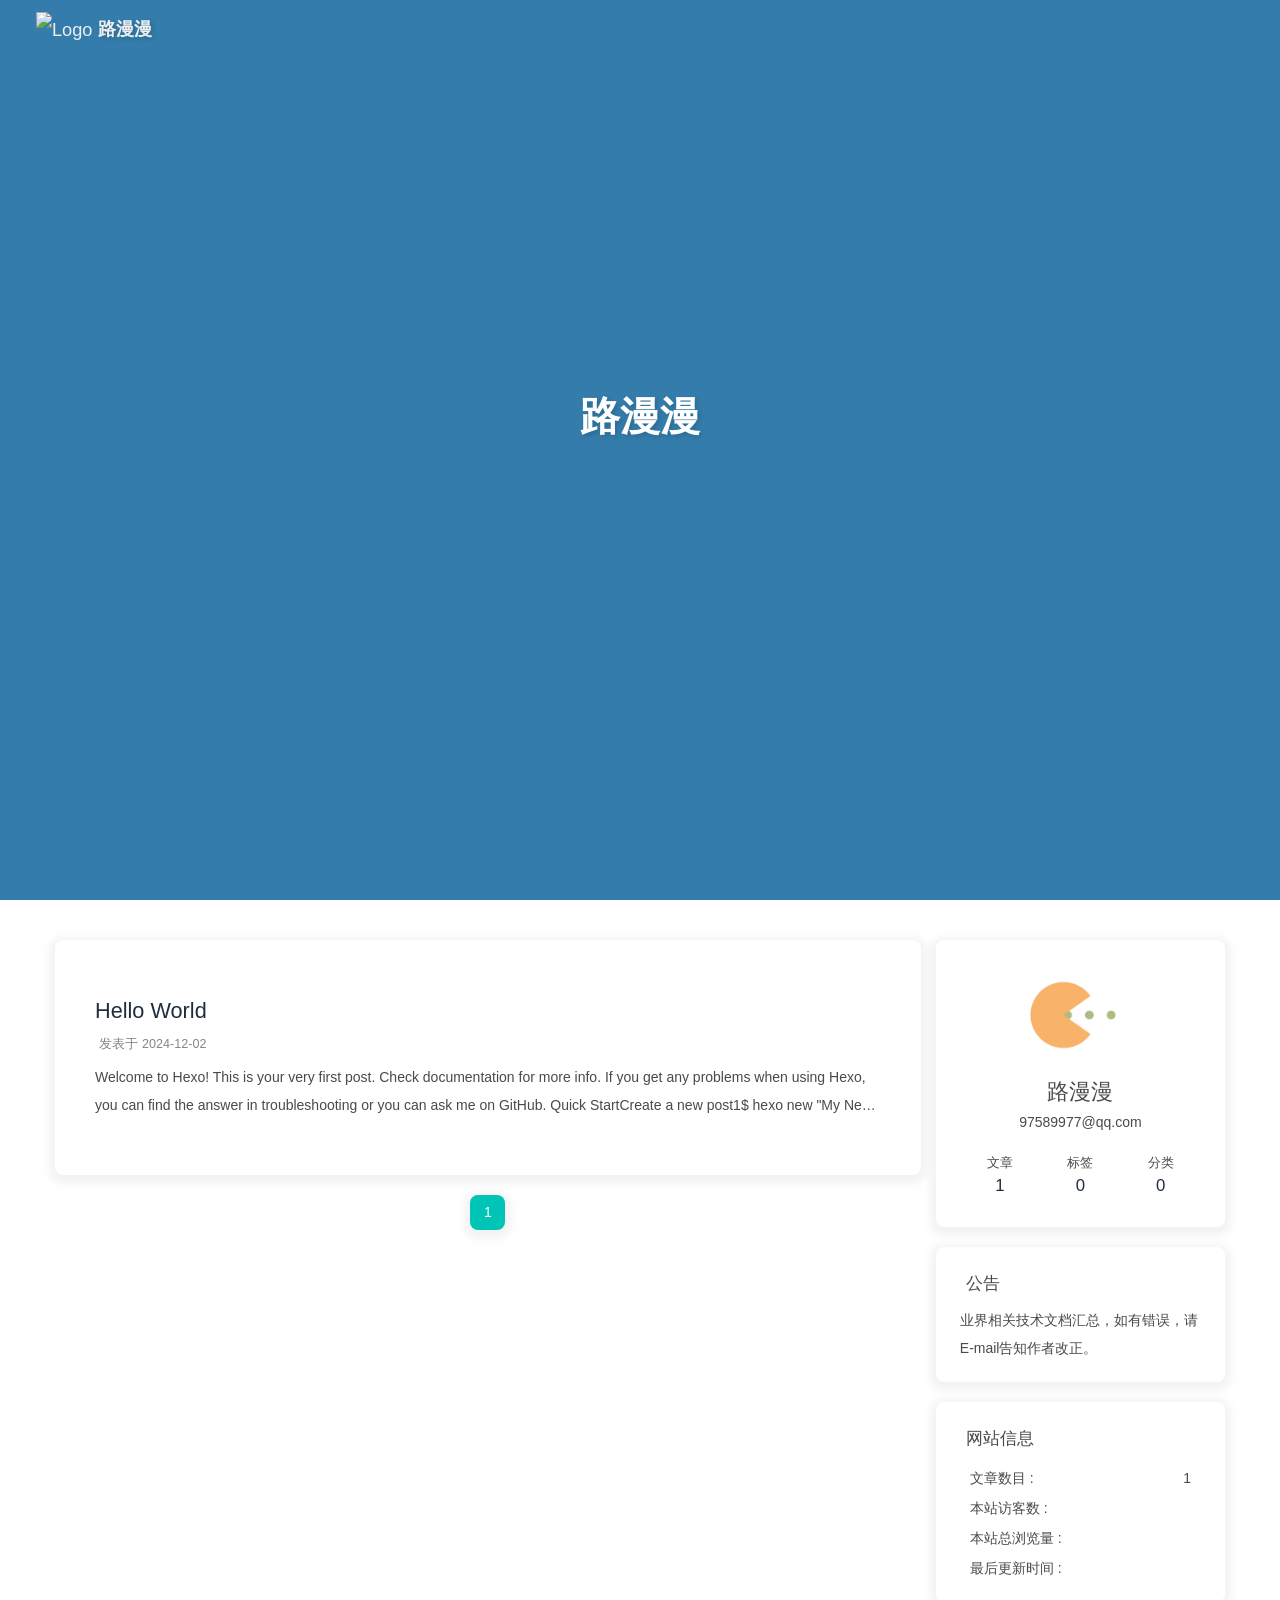
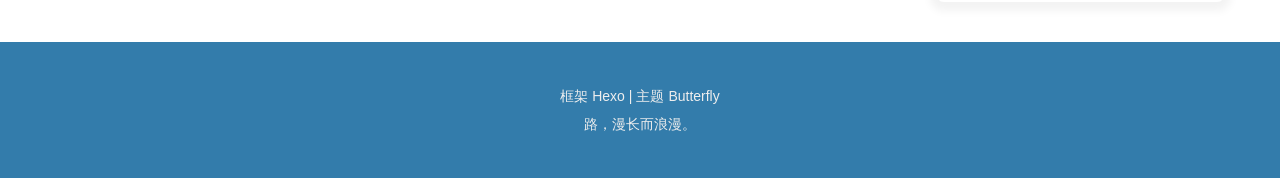
==== index.html @ 709684f1 "Site updated: 2024-12-02 22:24:29" ====
<!DOCTYPE html><html lang="zh-CN" data-theme="light"><head><meta charset="UTF-8"><meta http-equiv="X-UA-Compatible" content="IE=edge"><meta name="viewport" content="width=device-width, initial-scale=1.0,viewport-fit=cover"><title>路漫漫 - 路，漫长而浪漫。</title><meta name="author" content="路漫漫"><meta name="copyright" content="路漫漫"><meta name="format-detection" content="telephone=no"><meta name="theme-color" content="#ffffff"><meta name="description" content="97589977@qq.com">
<meta property="og:type" content="website">
<meta property="og:title" content="路漫漫">
<meta property="og:url" content="http://example.com/index.html">
<meta property="og:site_name" content="路漫漫">
<meta property="og:description" content="97589977@qq.com">
<meta property="og:locale" content="zh_CN">
<meta property="og:image" content="http://example.com/img/lmm.png">
<meta property="article:author" content="路漫漫">
<meta property="article:tag" content="2">
<meta name="twitter:card" content="summary">
<meta name="twitter:image" content="http://example.com/img/lmm.png"><link rel="shortcut icon" href="/img/favicon.png"><link rel="canonical" href="http://example.com/index.html"><link rel="preconnect" href="//cdn.jsdelivr.net"/><link rel="preconnect" href="//busuanzi.ibruce.info"/><link rel="stylesheet" href="/css/index.css"><link rel="stylesheet" href="https://cdn.jsdelivr.net/npm/@fortawesome/fontawesome-free/css/all.min.css"><link rel="stylesheet" href="https://cdn.jsdelivr.net/npm/node-snackbar/dist/snackbar.min.css" media="print" onload="this.media='all'"><script>
    (() => {
      
    const saveToLocal = {
      set: (key, value, ttl) => {
        if (!ttl) return
        const expiry = Date.now() + ttl * 86400000
        localStorage.setItem(key, JSON.stringify({ value, expiry }))
      },
      get: key => {
        const itemStr = localStorage.getItem(key)
        if (!itemStr) return undefined
        const { value, expiry } = JSON.parse(itemStr)
        if (Date.now() > expiry) {
          localStorage.removeItem(key)
          return undefined
        }
        return value
      }
    }

    window.btf = {
      saveToLocal,
      getScript: (url, attr = {}) => new Promise((resolve, reject) => {
        const script = document.createElement('script')
        script.src = url
        script.async = true
        Object.entries(attr).forEach(([key, val]) => script.setAttribute(key, val))
        script.onload = script.onreadystatechange = () => {
          if (!script.readyState || /loaded|complete/.test(script.readyState)) resolve()
        }
        script.onerror = reject
        document.head.appendChild(script)
      }),
      getCSS: (url, id) => new Promise((resolve, reject) => {
        const link = document.createElement('link')
        link.rel = 'stylesheet'
        link.href = url
        if (id) link.id = id
        link.onload = link.onreadystatechange = () => {
          if (!link.readyState || /loaded|complete/.test(link.readyState)) resolve()
        }
        link.onerror = reject
        document.head.appendChild(link)
      }),
      addGlobalFn: (key, fn, name = false, parent = window) => {
        if (!false && key.startsWith('pjax')) return
        const globalFn = parent.globalFn || {}
        globalFn[key] = globalFn[key] || {}
        globalFn[key][name || Object.keys(globalFn[key]).length] = fn
        parent.globalFn = globalFn
      }
    }
  
      
      const activateDarkMode = () => {
        document.documentElement.setAttribute('data-theme', 'dark')
        if (document.querySelector('meta[name="theme-color"]') !== null) {
          document.querySelector('meta[name="theme-color"]').setAttribute('content', '#0d0d0d')
        }
      }
      const activateLightMode = () => {
        document.documentElement.setAttribute('data-theme', 'light')
        if (document.querySelector('meta[name="theme-color"]') !== null) {
          document.querySelector('meta[name="theme-color"]').setAttribute('content', '#ffffff')
        }
      }

      btf.activateDarkMode = activateDarkMode
      btf.activateLightMode = activateLightMode

      const theme = saveToLocal.get('theme')
    
          theme === 'dark' ? activateDarkMode() : theme === 'light' ? activateLightMode() : null
        
      
      const asideStatus = saveToLocal.get('aside-status')
      if (asideStatus !== undefined) {
        document.documentElement.classList.toggle('hide-aside', asideStatus === 'hide')
      }
    
      
    const detectApple = () => {
      if (/iPad|iPhone|iPod|Macintosh/.test(navigator.userAgent)) {
        document.documentElement.classList.add('apple')
      }
    }
    detectApple()
  
    })()
  </script><script>const GLOBAL_CONFIG = {
  root: '/',
  algolia: undefined,
  localSearch: undefined,
  translate: undefined,
  highlight: {"plugin":"highlight.js","highlightCopy":true,"highlightLang":true,"highlightHeightLimit":false,"highlightFullpage":false,"highlightMacStyle":true},
  copy: {
    success: '复制成功',
    error: '复制失败',
    noSupport: '浏览器不支持'
  },
  relativeDate: {
    homepage: false,
    post: false
  },
  runtime: '',
  dateSuffix: {
    just: '刚刚',
    min: '分钟前',
    hour: '小时前',
    day: '天前',
    month: '个月前'
  },
  copyright: undefined,
  lightbox: 'null',
  Snackbar: {"chs_to_cht":"已切换为繁体中文","cht_to_chs":"已切换为简体中文","day_to_night":"已切换为深色模式","night_to_day":"已切换为浅色模式","bgLight":"#49b1f5","bgDark":"#1f1f1f","position":"bottom-left"},
  infinitegrid: {
    js: 'https://cdn.jsdelivr.net/npm/@egjs/infinitegrid/dist/infinitegrid.min.js',
    buttonText: '加载更多'
  },
  isPhotoFigcaption: false,
  islazyload: false,
  isAnchor: false,
  percent: {
    toc: true,
    rightside: true,
  },
  autoDarkmode: false
}</script><script id="config-diff">var GLOBAL_CONFIG_SITE = {
  title: '路漫漫',
  isPost: false,
  isHome: true,
  isHighlightShrink: false,
  isToc: false,
  isShuoshuo: false
}</script><meta name="generator" content="Hexo 7.3.0"></head><body><div class="page" id="body-wrap"><header class="full_page" id="page-header" style="background-image: url(/img/lmm.png);"><nav id="nav"><span id="blog-info"><a class="nav-site-title" href="/"><img class="site-icon" src="/img/lmm.png" alt="Logo"><span class="site-name">路漫漫</span></a></span><div id="menus"></div></nav><div id="site-info"><h1 id="site-title">路漫漫</h1></div><div id="scroll-down"><i class="fas fa-angle-down scroll-down-effects"></i></div></header><main class="layout" id="content-inner"><div class="recent-posts nc" id="recent-posts"><div class="recent-post-items"><div class="recent-post-item"><div class="recent-post-info no-cover"><a class="article-title" href="/2024/12/02/hello-world/" title="Hello World">Hello World</a><div class="article-meta-wrap"><span class="post-meta-date"><i class="far fa-calendar-alt"></i><span class="article-meta-label">发表于</span><time datetime="2024-12-02T12:02:48.627Z" title="发表于 2024-12-02 20:02:48">2024-12-02</time></span></div><div class="content">Welcome to Hexo! This is your very first post. Check documentation for more info. If you get any problems when using Hexo, you can find the answer in troubleshooting or you can ask me on GitHub. Quick StartCreate a new post1$ hexo new &quot;My New Post&quot;  More info: Writing Run server1$ hexo server  More info: Server Generate static files1$ hexo generate  More info: Generating Deploy to remote sites1$ hexo deploy  More info: Deployment </div></div></div></div><nav id="pagination"><div class="pagination"><span class="page-number current">1</span></div></nav></div><div class="aside-content" id="aside-content"><div class="card-widget card-info text-center"><div class="avatar-img"><img src="/img/lmm.png" onerror="this.onerror=null;this.src='/img/friend_404.gif'" alt="avatar"/></div><div class="author-info-name">路漫漫</div><div class="author-info-description">97589977@qq.com</div><div class="site-data"><a href="/archives/"><div class="headline">文章</div><div class="length-num">1</div></a><a href="/tags/"><div class="headline">标签</div><div class="length-num">0</div></a><a href="/categories/"><div class="headline">分类</div><div class="length-num">0</div></a></div></div><div class="card-widget card-announcement"><div class="item-headline"><i class="fas fa-bullhorn fa-shake"></i><span>公告</span></div><div class="announcement_content">业界相关技术文档汇总，如有错误，请E-mail告知作者改正。</div></div><div class="sticky_layout"><div class="card-widget card-webinfo"><div class="item-headline"><i class="fas fa-chart-line"></i><span>网站信息</span></div><div class="webinfo"><div class="webinfo-item"><div class="item-name">文章数目 :</div><div class="item-count">1</div></div><div class="webinfo-item"><div class="item-name">本站访客数 :</div><div class="item-count" id="busuanzi_value_site_uv"><i class="fa-solid fa-spinner fa-spin"></i></div></div><div class="webinfo-item"><div class="item-name">本站总浏览量 :</div><div class="item-count" id="busuanzi_value_site_pv"><i class="fa-solid fa-spinner fa-spin"></i></div></div><div class="webinfo-item"><div class="item-name">最后更新时间 :</div><div class="item-count" id="last-push-date" data-lastPushDate="2024-12-02T14:24:24.015Z"><i class="fa-solid fa-spinner fa-spin"></i></div></div></div></div></div></div></main><footer id="footer" style="background-image: url(/img/lmm.png);"><div id="footer-wrap"><div class="framework-info"><span>框架 </span><a target="_blank" rel="noopener" href="https://hexo.io">Hexo</a><span class="footer-separator">|</span><span>主题 </span><a target="_blank" rel="noopener" href="https://github.com/jerryc127/hexo-theme-butterfly">Butterfly</a></div><div class="footer_custom_text">路，漫长而浪漫。</div></div></footer></div><div id="rightside"><div id="rightside-config-hide"><button id="darkmode" type="button" title="日间和夜间模式切换"><i class="fas fa-adjust"></i></button><button id="hide-aside-btn" type="button" title="单栏和双栏切换"><i class="fas fa-arrows-alt-h"></i></button></div><div id="rightside-config-show"><button id="rightside-config" type="button" title="设置"><i class="fas fa-cog fa-spin"></i></button><button id="go-up" type="button" title="回到顶部"><span class="scroll-percent"></span><i class="fas fa-arrow-up"></i></button></div></div><div><script src="/js/utils.js"></script><script src="/js/main.js"></script><script src="https://cdn.jsdelivr.net/npm/instant.page/instantpage.min.js" type="module"></script><script src="https://cdn.jsdelivr.net/npm/node-snackbar/dist/snackbar.min.js"></script><script>(() => {
  const panguFn = () => {
    if (typeof pangu === 'object') pangu.autoSpacingPage()
    else {
      btf.getScript('https://cdn.jsdelivr.net/npm/pangu/dist/browser/pangu.min.js')
        .then(() => {
          pangu.autoSpacingPage()
        })
    }
  }

  const panguInit = () => {
    if (false){
      GLOBAL_CONFIG_SITE.isPost && panguFn()
    } else {
      panguFn()
    }
  }

  btf.addGlobalFn('pjaxComplete', panguInit, 'pangu')
  document.addEventListener('DOMContentLoaded', panguInit)
})()</script><div class="js-pjax"></div><canvas class="fireworks" mobile="false"></canvas><script src="https://cdn.jsdelivr.net/npm/butterfly-extsrc/dist/fireworks.min.js"></script><script defer="defer" id="ribbon" src="https://cdn.jsdelivr.net/npm/butterfly-extsrc/dist/canvas-ribbon.min.js" size="150" alpha="0.6" zIndex="-1" mobile="true" data-click="true"></script><script defer="defer" id="fluttering_ribbon" mobile="false" src="https://cdn.jsdelivr.net/npm/butterfly-extsrc/dist/canvas-fluttering-ribbon.min.js"></script><script src="https://cdn.jsdelivr.net/npm/butterfly-extsrc/dist/activate-power-mode.min.js"></script><script>POWERMODE.colorful = true;
POWERMODE.shake = true;
POWERMODE.mobile = false;
document.body.addEventListener('input', POWERMODE);
</script><script async data-pjax src="//busuanzi.ibruce.info/busuanzi/2.3/busuanzi.pure.mini.js"></script></div></body></html>
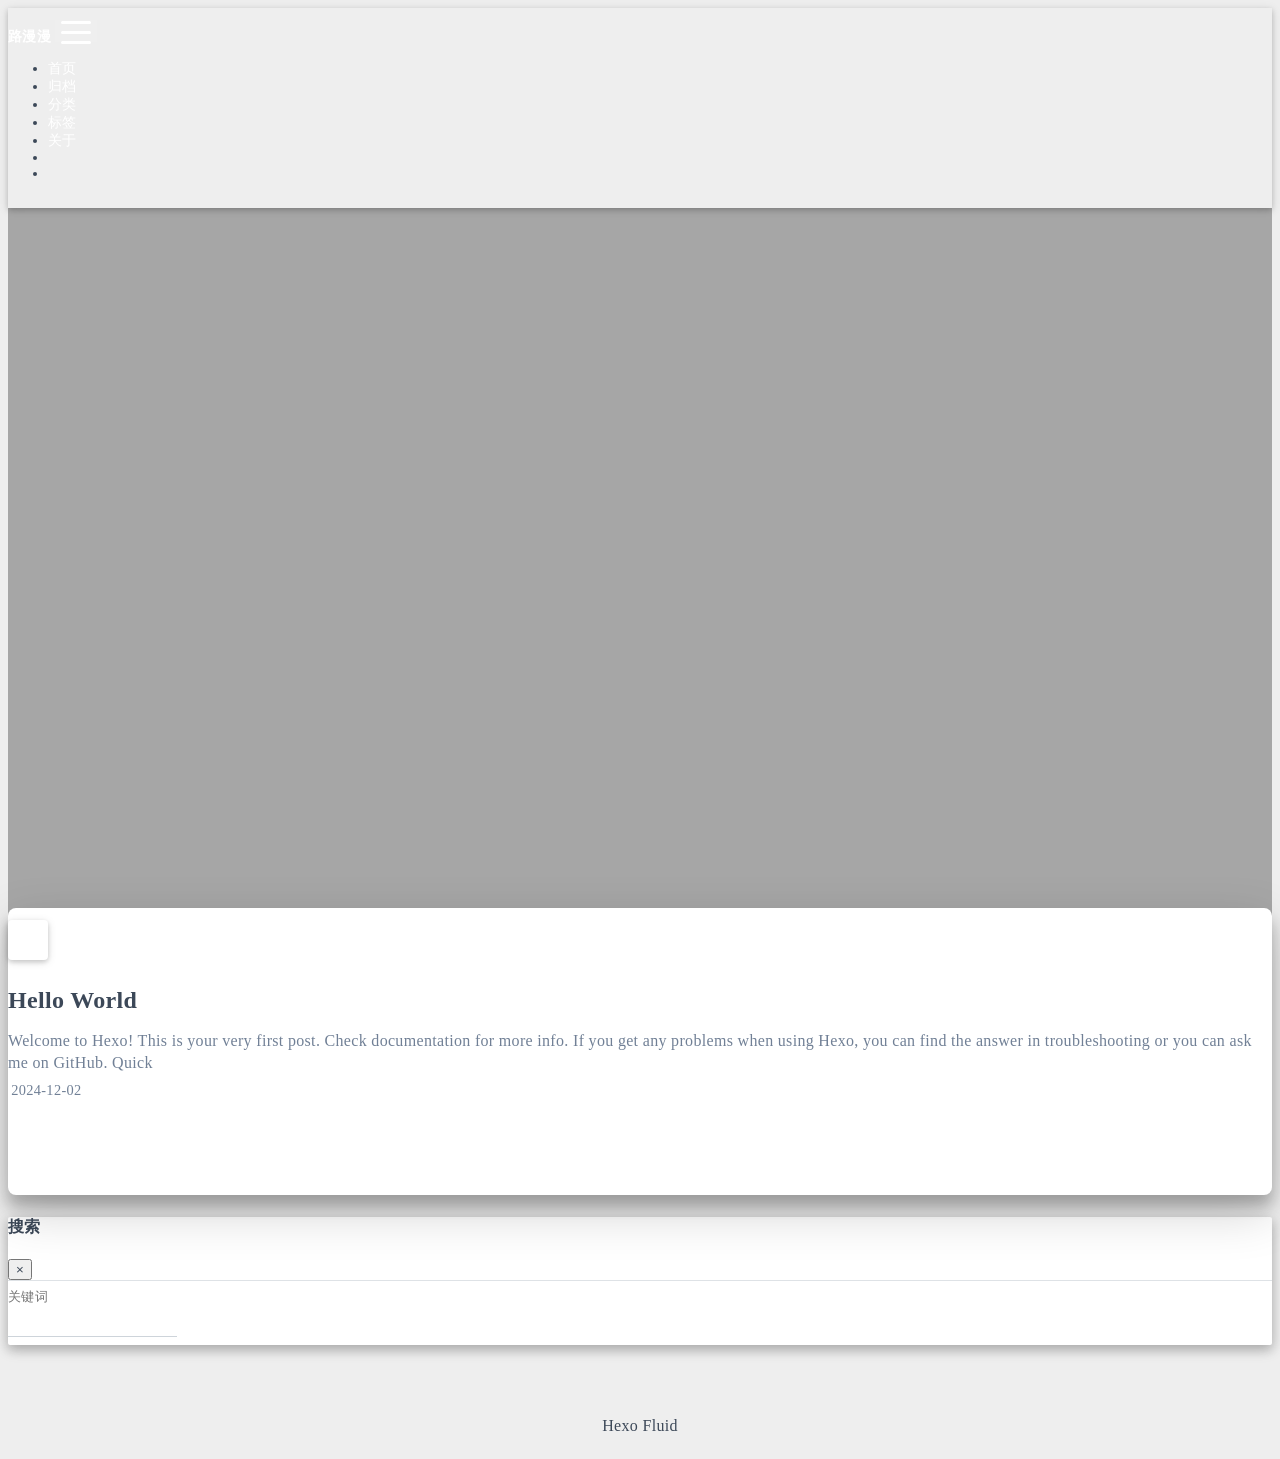
==== commit 4fd79b5a: "Site updated: 2024-12-05 21:02:40" ====
--- a/index.html
+++ b/index.html
@@ -1,172 +1,411 @@
-<!DOCTYPE html><html lang="zh-CN" data-theme="light"><head><meta charset="UTF-8"><meta http-equiv="X-UA-Compatible" content="IE=edge"><meta name="viewport" content="width=device-width, initial-scale=1.0,viewport-fit=cover"><title>路漫漫 - 路，漫长而浪漫。</title><meta name="author" content="路漫漫"><meta name="copyright" content="路漫漫"><meta name="format-detection" content="telephone=no"><meta name="theme-color" content="#ffffff"><meta name="description" content="97589977@qq.com">
-<meta property="og:type" content="website">
-<meta property="og:title" content="路漫漫">
-<meta property="og:url" content="http://example.com/index.html">
-<meta property="og:site_name" content="路漫漫">
-<meta property="og:description" content="97589977@qq.com">
-<meta property="og:locale" content="zh_CN">
-<meta property="og:image" content="http://example.com/img/lmm.png">
-<meta property="article:author" content="路漫漫">
-<meta property="article:tag" content="2">
-<meta name="twitter:card" content="summary">
-<meta name="twitter:image" content="http://example.com/img/lmm.png"><link rel="shortcut icon" href="/img/favicon.png"><link rel="canonical" href="http://example.com/index.html"><link rel="preconnect" href="//cdn.jsdelivr.net"/><link rel="preconnect" href="//busuanzi.ibruce.info"/><link rel="stylesheet" href="/css/index.css"><link rel="stylesheet" href="https://cdn.jsdelivr.net/npm/@fortawesome/fontawesome-free/css/all.min.css"><link rel="stylesheet" href="https://cdn.jsdelivr.net/npm/node-snackbar/dist/snackbar.min.css" media="print" onload="this.media='all'"><script>
-    (() => {
+
+
+<!DOCTYPE html>
+<html lang="zh-CN" data-default-color-scheme=auto>
+
+
+
+<head>
+  <meta charset="UTF-8">
+
+  <link rel="apple-touch-icon" sizes="76x76" href="/img/lmm.png">
+  <link rel="icon" href="/img/lmm.png">
+  
+
+  <meta name="viewport" content="width=device-width, initial-scale=1.0, maximum-scale=5.0, shrink-to-fit=no">
+  <meta http-equiv="x-ua-compatible" content="ie=edge">
+  
+  <meta name="theme-color" content="#2f4154">
+  <meta name="author" content="路漫漫">
+  <meta name="keywords" content="">
+  
+    <meta name="description" content="">
+  
+  
+    <meta name="referrer" content="no-referrer-when-downgrade">
+  
+  
+  <title>路漫漫</title>
+
+  <link  rel="stylesheet" href="https://lib.baomitu.com/twitter-bootstrap/4.6.1/css/bootstrap.min.css" />
+
+
+
+
+
+<!-- 主题依赖的图标库，不要自行修改 -->
+<!-- Do not modify the link that theme dependent icons -->
+
+<link rel="stylesheet" href="//at.alicdn.com/t/c/font_1749284_5i9bdhy70f8.css">
+
+
+
+<link rel="stylesheet" href="//at.alicdn.com/t/c/font_1736178_k526ubmyhba.css">
+
+
+<link  rel="stylesheet" href="/css/main.css" />
+
+
+  <link id="highlight-css" rel="stylesheet" href="/css/highlight.css" />
+  
+    <link id="highlight-css-dark" rel="stylesheet" href="/css/highlight-dark.css" />
+  
+
+
+
+
+  <script id="fluid-configs">
+    var Fluid = window.Fluid || {};
+    Fluid.ctx = Object.assign({}, Fluid.ctx)
+    var CONFIG = {"hostname":"example.com","root":"/","version":"1.9.8","typing":{"enable":true,"typeSpeed":70,"cursorChar":"_","loop":false,"scope":["home"]},"anchorjs":{"enable":true,"element":"h1,h2,h3,h4,h5,h6","placement":"left","visible":"hover","icon":""},"progressbar":{"enable":true,"height_px":3,"color":"#29d","options":{"showSpinner":false,"trickleSpeed":100}},"code_language":{"enable":true,"default":"TEXT"},"copy_btn":true,"image_caption":{"enable":true},"image_zoom":{"enable":true,"img_url_replace":["",""]},"toc":{"enable":true,"placement":"right","headingSelector":"h1,h2,h3,h4,h5,h6","collapseDepth":0},"lazyload":{"enable":true,"loading_img":"/img/loading.gif","onlypost":false,"offset_factor":2},"web_analytics":{"enable":true,"follow_dnt":true,"baidu":null,"google":{"measurement_id":null},"tencent":{"sid":null,"cid":null},"leancloud":{"app_id":null,"app_key":null,"server_url":null,"path":"window.location.pathname","ignore_local":false},"umami":{"src":null,"website_id":null,"domains":null,"start_time":"2024-01-01T00:00:00.000Z","token":null,"api_server":null}},"search_path":"/local-search.xml","include_content_in_search":true};
+
+    if (CONFIG.web_analytics.follow_dnt) {
+      var dntVal = navigator.doNotTrack || window.doNotTrack || navigator.msDoNotTrack;
+      Fluid.ctx.dnt = dntVal && (dntVal.startsWith('1') || dntVal.startsWith('yes') || dntVal.startsWith('on'));
+    }
+  </script>
+  <script  src="/js/utils.js" ></script>
+  <script  src="/js/color-schema.js" ></script>
+  
+
+  
+
+  
+
+  
+
+  
+
+  
+
+
+
+  
+<meta name="generator" content="Hexo 7.3.0"></head>
+
+
+<body>
+  
+
+  <header>
+    
+
+<div class="header-inner" style="height: 100vh;">
+  <nav id="navbar" class="navbar fixed-top  navbar-expand-lg navbar-dark scrolling-navbar">
+  <div class="container">
+    <a class="navbar-brand" href="/">
+      <strong>路漫漫</strong>
+    </a>
+
+    <button id="navbar-toggler-btn" class="navbar-toggler" type="button" data-toggle="collapse"
+            data-target="#navbarSupportedContent"
+            aria-controls="navbarSupportedContent" aria-expanded="false" aria-label="Toggle navigation">
+      <div class="animated-icon"><span></span><span></span><span></span></div>
+    </button>
+
+    <!-- Collapsible content -->
+    <div class="collapse navbar-collapse" id="navbarSupportedContent">
+      <ul class="navbar-nav ml-auto text-center">
+        
+          
+          
+          
+          
+            <li class="nav-item">
+              <a class="nav-link" href="/" target="_self">
+                <i class="iconfont icon-home-fill"></i>
+                <span>首页</span>
+              </a>
+            </li>
+          
+        
+          
+          
+          
+          
+            <li class="nav-item">
+              <a class="nav-link" href="/archives/" target="_self">
+                <i class="iconfont icon-archive-fill"></i>
+                <span>归档</span>
+              </a>
+            </li>
+          
+        
+          
+          
+          
+          
+            <li class="nav-item">
+              <a class="nav-link" href="/categories/" target="_self">
+                <i class="iconfont icon-category-fill"></i>
+                <span>分类</span>
+              </a>
+            </li>
+          
+        
+          
+          
+          
+          
+            <li class="nav-item">
+              <a class="nav-link" href="/tags/" target="_self">
+                <i class="iconfont icon-tags-fill"></i>
+                <span>标签</span>
+              </a>
+            </li>
+          
+        
+          
+          
+          
+          
+            <li class="nav-item">
+              <a class="nav-link" href="/about/" target="_self">
+                <i class="iconfont icon-user-fill"></i>
+                <span>关于</span>
+              </a>
+            </li>
+          
+        
+        
+          <li class="nav-item" id="search-btn">
+            <a class="nav-link" target="_self" href="javascript:;" data-toggle="modal" data-target="#modalSearch" aria-label="Search">
+              <i class="iconfont icon-search"></i>
+            </a>
+          </li>
+          
+        
+        
+          <li class="nav-item" id="color-toggle-btn">
+            <a class="nav-link" target="_self" href="javascript:;" aria-label="Color Toggle">
+              <i class="iconfont icon-dark" id="color-toggle-icon"></i>
+            </a>
+          </li>
+        
+      </ul>
+    </div>
+  </div>
+</nav>
+
+  
+
+<div id="banner" class="banner" parallax=true
+     style="background: url('/img/lmm.png') no-repeat center center; background-size: cover;">
+  <div class="full-bg-img">
+    <div class="mask flex-center" style="background-color: rgba(0, 0, 0, 0.3)">
+      <div class="banner-text text-center fade-in-up">
+        <div class="h2">
+          
+            <span id="subtitle" data-typed-text="善要持守，恶要痛恨。"></span>
+          
+        </div>
+
+        
+      </div>
+
       
-    const saveToLocal = {
-      set: (key, value, ttl) => {
-        if (!ttl) return
-        const expiry = Date.now() + ttl * 86400000
-        localStorage.setItem(key, JSON.stringify({ value, expiry }))
-      },
-      get: key => {
-        const itemStr = localStorage.getItem(key)
-        if (!itemStr) return undefined
-        const { value, expiry } = JSON.parse(itemStr)
-        if (Date.now() > expiry) {
-          localStorage.removeItem(key)
-          return undefined
-        }
-        return value
+        <div class="scroll-down-bar">
+          <i class="iconfont icon-arrowdown"></i>
+        </div>
+      
+    </div>
+  </div>
+</div>
+
+</div>
+
+  </header>
+
+  <main>
+    
+      <div class="container nopadding-x-md">
+        <div id="board"
+          style="margin-top: 0">
+          
+          <div class="container">
+            <div class="row">
+              <div class="col-12 col-md-10 m-auto">
+                
+
+
+  <div class="row mx-auto index-card">
+    
+    
+    <article class="col-12 col-md-12 mx-auto index-info">
+      <h2 class="index-header">
+        
+        <a href="/2024/12/02/hello-world/" target="_self">
+          Hello World
+        </a>
+      </h2>
+
+      
+      <a class="index-excerpt index-excerpt__noimg" href="/2024/12/02/hello-world/" target="_self">
+        <div>
+          Welcome to Hexo! This is your very first post. Check documentation for more info. If you get any problems when using Hexo, you can find the answer in troubleshooting or you can ask me on GitHub. Quick
+        </div>
+      </a>
+
+      <div class="index-btm post-metas">
+        
+          <div class="post-meta mr-3">
+            <i class="iconfont icon-date"></i>
+            <time datetime="2024-12-02 22:41" pubdate>
+              2024-12-02
+            </time>
+          </div>
+        
+        
+        
+      </div>
+    </article>
+  </div>
+
+
+
+
+
+              </div>
+            </div>
+          </div>
+        </div>
+      </div>
+    
+
+    
+      <a id="scroll-top-button" aria-label="TOP" href="#" role="button">
+        <i class="iconfont icon-arrowup" aria-hidden="true"></i>
+      </a>
+    
+
+    
+      <div class="modal fade" id="modalSearch" tabindex="-1" role="dialog" aria-labelledby="ModalLabel"
+     aria-hidden="true">
+  <div class="modal-dialog modal-dialog-scrollable modal-lg" role="document">
+    <div class="modal-content">
+      <div class="modal-header text-center">
+        <h4 class="modal-title w-100 font-weight-bold">搜索</h4>
+        <button type="button" id="local-search-close" class="close" data-dismiss="modal" aria-label="Close">
+          <span aria-hidden="true">&times;</span>
+        </button>
+      </div>
+      <div class="modal-body mx-3">
+        <div class="md-form mb-5">
+          <input type="text" id="local-search-input" class="form-control validate">
+          <label data-error="x" data-success="v" for="local-search-input">关键词</label>
+        </div>
+        <div class="list-group" id="local-search-result"></div>
+      </div>
+    </div>
+  </div>
+</div>
+
+    
+
+    
+  </main>
+
+  <footer>
+    <div class="footer-inner">
+  
+    <div class="footer-content">
+       <a href="https://hexo.io" target="_blank" rel="nofollow noopener"><span>Hexo</span></a> <i class="iconfont icon-love"></i> <a href="https://github.com/fluid-dev/hexo-theme-fluid" target="_blank" rel="nofollow noopener"><span>Fluid</span></a> 
+    </div>
+  
+  
+    <div class="statistics">
+  
+  
+
+  
+    
+      <span id="busuanzi_container_site_pv" style="display: none">
+        总访问量 
+        <span id="busuanzi_value_site_pv"></span>
+         次
+      </span>
+    
+    
+      <span id="busuanzi_container_site_uv" style="display: none">
+        总访客数 
+        <span id="busuanzi_value_site_uv"></span>
+         人
+      </span>
+    
+    
+
+  
+
+</div>
+
+  
+  
+</div>
+
+  </footer>
+
+  <!-- Scripts -->
+  
+  <script  src="https://lib.baomitu.com/nprogress/0.2.0/nprogress.min.js" ></script>
+  <link  rel="stylesheet" href="https://lib.baomitu.com/nprogress/0.2.0/nprogress.min.css" />
+
+  <script>
+    NProgress.configure({"showSpinner":false,"trickleSpeed":100})
+    NProgress.start()
+    window.addEventListener('load', function() {
+      NProgress.done();
+    })
+  </script>
+
+
+<script  src="https://lib.baomitu.com/jquery/3.6.4/jquery.min.js" ></script>
+<script  src="https://lib.baomitu.com/twitter-bootstrap/4.6.1/js/bootstrap.min.js" ></script>
+<script  src="/js/events.js" ></script>
+<script  src="/js/plugins.js" ></script>
+
+
+  <script  src="https://lib.baomitu.com/typed.js/2.0.12/typed.min.js" ></script>
+  <script>
+    (function (window, document) {
+      var typing = Fluid.plugins.typing;
+      var subtitle = document.getElementById('subtitle');
+      if (!subtitle || !typing) {
+        return;
       }
-    }
-
-    window.btf = {
-      saveToLocal,
-      getScript: (url, attr = {}) => new Promise((resolve, reject) => {
-        const script = document.createElement('script')
-        script.src = url
-        script.async = true
-        Object.entries(attr).forEach(([key, val]) => script.setAttribute(key, val))
-        script.onload = script.onreadystatechange = () => {
-          if (!script.readyState || /loaded|complete/.test(script.readyState)) resolve()
-        }
-        script.onerror = reject
-        document.head.appendChild(script)
-      }),
-      getCSS: (url, id) => new Promise((resolve, reject) => {
-        const link = document.createElement('link')
-        link.rel = 'stylesheet'
-        link.href = url
-        if (id) link.id = id
-        link.onload = link.onreadystatechange = () => {
-          if (!link.readyState || /loaded|complete/.test(link.readyState)) resolve()
-        }
-        link.onerror = reject
-        document.head.appendChild(link)
-      }),
-      addGlobalFn: (key, fn, name = false, parent = window) => {
-        if (!false && key.startsWith('pjax')) return
-        const globalFn = parent.globalFn || {}
-        globalFn[key] = globalFn[key] || {}
-        globalFn[key][name || Object.keys(globalFn[key]).length] = fn
-        parent.globalFn = globalFn
-      }
-    }
-  
+      var text = subtitle.getAttribute('data-typed-text');
       
-      const activateDarkMode = () => {
-        document.documentElement.setAttribute('data-theme', 'dark')
-        if (document.querySelector('meta[name="theme-color"]') !== null) {
-          document.querySelector('meta[name="theme-color"]').setAttribute('content', '#0d0d0d')
-        }
-      }
-      const activateLightMode = () => {
-        document.documentElement.setAttribute('data-theme', 'light')
-        if (document.querySelector('meta[name="theme-color"]') !== null) {
-          document.querySelector('meta[name="theme-color"]').setAttribute('content', '#ffffff')
-        }
-      }
-
-      btf.activateDarkMode = activateDarkMode
-      btf.activateLightMode = activateLightMode
-
-      const theme = saveToLocal.get('theme')
-    
-          theme === 'dark' ? activateDarkMode() : theme === 'light' ? activateLightMode() : null
-        
+        typing(text);
       
-      const asideStatus = saveToLocal.get('aside-status')
-      if (asideStatus !== undefined) {
-        document.documentElement.classList.toggle('hide-aside', asideStatus === 'hide')
-      }
-    
-      
-    const detectApple = () => {
-      if (/iPad|iPhone|iPod|Macintosh/.test(navigator.userAgent)) {
-        document.documentElement.classList.add('apple')
-      }
-    }
-    detectApple()
-  
-    })()
-  </script><script>const GLOBAL_CONFIG = {
-  root: '/',
-  algolia: undefined,
-  localSearch: undefined,
-  translate: undefined,
-  highlight: {"plugin":"highlight.js","highlightCopy":true,"highlightLang":true,"highlightHeightLimit":false,"highlightFullpage":false,"highlightMacStyle":true},
-  copy: {
-    success: '复制成功',
-    error: '复制失败',
-    noSupport: '浏览器不支持'
-  },
-  relativeDate: {
-    homepage: false,
-    post: false
-  },
-  runtime: '',
-  dateSuffix: {
-    just: '刚刚',
-    min: '分钟前',
-    hour: '小时前',
-    day: '天前',
-    month: '个月前'
-  },
-  copyright: undefined,
-  lightbox: 'null',
-  Snackbar: {"chs_to_cht":"已切换为繁体中文","cht_to_chs":"已切换为简体中文","day_to_night":"已切换为深色模式","night_to_day":"已切换为浅色模式","bgLight":"#49b1f5","bgDark":"#1f1f1f","position":"bottom-left"},
-  infinitegrid: {
-    js: 'https://cdn.jsdelivr.net/npm/@egjs/infinitegrid/dist/infinitegrid.min.js',
-    buttonText: '加载更多'
-  },
-  isPhotoFigcaption: false,
-  islazyload: false,
-  isAnchor: false,
-  percent: {
-    toc: true,
-    rightside: true,
-  },
-  autoDarkmode: false
-}</script><script id="config-diff">var GLOBAL_CONFIG_SITE = {
-  title: '路漫漫',
-  isPost: false,
-  isHome: true,
-  isHighlightShrink: false,
-  isToc: false,
-  isShuoshuo: false
-}</script><meta name="generator" content="Hexo 7.3.0"></head><body><div class="page" id="body-wrap"><header class="full_page" id="page-header" style="background-image: url(/img/lmm.png);"><nav id="nav"><span id="blog-info"><a class="nav-site-title" href="/"><img class="site-icon" src="/img/lmm.png" alt="Logo"><span class="site-name">路漫漫</span></a></span><div id="menus"></div></nav><div id="site-info"><h1 id="site-title">路漫漫</h1></div><div id="scroll-down"><i class="fas fa-angle-down scroll-down-effects"></i></div></header><main class="layout" id="content-inner"><div class="recent-posts nc" id="recent-posts"><div class="recent-post-items"><div class="recent-post-item"><div class="recent-post-info no-cover"><a class="article-title" href="/2024/12/02/hello-world/" title="Hello World">Hello World</a><div class="article-meta-wrap"><span class="post-meta-date"><i class="far fa-calendar-alt"></i><span class="article-meta-label">发表于</span><time datetime="2024-12-02T12:02:48.627Z" title="发表于 2024-12-02 20:02:48">2024-12-02</time></span></div><div class="content">Welcome to Hexo! This is your very first post. Check documentation for more info. If you get any problems when using Hexo, you can find the answer in troubleshooting or you can ask me on GitHub. Quick StartCreate a new post1$ hexo new &quot;My New Post&quot;  More info: Writing Run server1$ hexo server  More info: Server Generate static files1$ hexo generate  More info: Generating Deploy to remote sites1$ hexo deploy  More info: Deployment </div></div></div></div><nav id="pagination"><div class="pagination"><span class="page-number current">1</span></div></nav></div><div class="aside-content" id="aside-content"><div class="card-widget card-info text-center"><div class="avatar-img"><img src="/img/lmm.png" onerror="this.onerror=null;this.src='/img/friend_404.gif'" alt="avatar"/></div><div class="author-info-name">路漫漫</div><div class="author-info-description">97589977@qq.com</div><div class="site-data"><a href="/archives/"><div class="headline">文章</div><div class="length-num">1</div></a><a href="/tags/"><div class="headline">标签</div><div class="length-num">0</div></a><a href="/categories/"><div class="headline">分类</div><div class="length-num">0</div></a></div></div><div class="card-widget card-announcement"><div class="item-headline"><i class="fas fa-bullhorn fa-shake"></i><span>公告</span></div><div class="announcement_content">业界相关技术文档汇总，如有错误，请E-mail告知作者改正。</div></div><div class="sticky_layout"><div class="card-widget card-webinfo"><div class="item-headline"><i class="fas fa-chart-line"></i><span>网站信息</span></div><div class="webinfo"><div class="webinfo-item"><div class="item-name">文章数目 :</div><div class="item-count">1</div></div><div class="webinfo-item"><div class="item-name">本站访客数 :</div><div class="item-count" id="busuanzi_value_site_uv"><i class="fa-solid fa-spinner fa-spin"></i></div></div><div class="webinfo-item"><div class="item-name">本站总浏览量 :</div><div class="item-count" id="busuanzi_value_site_pv"><i class="fa-solid fa-spinner fa-spin"></i></div></div><div class="webinfo-item"><div class="item-name">最后更新时间 :</div><div class="item-count" id="last-push-date" data-lastPushDate="2024-12-02T14:24:24.015Z"><i class="fa-solid fa-spinner fa-spin"></i></div></div></div></div></div></div></main><footer id="footer" style="background-image: url(/img/lmm.png);"><div id="footer-wrap"><div class="framework-info"><span>框架 </span><a target="_blank" rel="noopener" href="https://hexo.io">Hexo</a><span class="footer-separator">|</span><span>主题 </span><a target="_blank" rel="noopener" href="https://github.com/jerryc127/hexo-theme-butterfly">Butterfly</a></div><div class="footer_custom_text">路，漫长而浪漫。</div></div></footer></div><div id="rightside"><div id="rightside-config-hide"><button id="darkmode" type="button" title="日间和夜间模式切换"><i class="fas fa-adjust"></i></button><button id="hide-aside-btn" type="button" title="单栏和双栏切换"><i class="fas fa-arrows-alt-h"></i></button></div><div id="rightside-config-show"><button id="rightside-config" type="button" title="设置"><i class="fas fa-cog fa-spin"></i></button><button id="go-up" type="button" title="回到顶部"><span class="scroll-percent"></span><i class="fas fa-arrow-up"></i></button></div></div><div><script src="/js/utils.js"></script><script src="/js/main.js"></script><script src="https://cdn.jsdelivr.net/npm/instant.page/instantpage.min.js" type="module"></script><script src="https://cdn.jsdelivr.net/npm/node-snackbar/dist/snackbar.min.js"></script><script>(() => {
-  const panguFn = () => {
-    if (typeof pangu === 'object') pangu.autoSpacingPage()
-    else {
-      btf.getScript('https://cdn.jsdelivr.net/npm/pangu/dist/browser/pangu.min.js')
-        .then(() => {
-          pangu.autoSpacingPage()
-        })
-    }
-  }
-
-  const panguInit = () => {
-    if (false){
-      GLOBAL_CONFIG_SITE.isPost && panguFn()
-    } else {
-      panguFn()
-    }
-  }
-
-  btf.addGlobalFn('pjaxComplete', panguInit, 'pangu')
-  document.addEventListener('DOMContentLoaded', panguInit)
-})()</script><div class="js-pjax"></div><canvas class="fireworks" mobile="false"></canvas><script src="https://cdn.jsdelivr.net/npm/butterfly-extsrc/dist/fireworks.min.js"></script><script defer="defer" id="ribbon" src="https://cdn.jsdelivr.net/npm/butterfly-extsrc/dist/canvas-ribbon.min.js" size="150" alpha="0.6" zIndex="-1" mobile="true" data-click="true"></script><script defer="defer" id="fluttering_ribbon" mobile="false" src="https://cdn.jsdelivr.net/npm/butterfly-extsrc/dist/canvas-fluttering-ribbon.min.js"></script><script src="https://cdn.jsdelivr.net/npm/butterfly-extsrc/dist/activate-power-mode.min.js"></script><script>POWERMODE.colorful = true;
-POWERMODE.shake = true;
-POWERMODE.mobile = false;
-document.body.addEventListener('input', POWERMODE);
-</script><script async data-pjax src="//busuanzi.ibruce.info/busuanzi/2.3/busuanzi.pure.mini.js"></script></div></body></html>+    })(window, document);
+  </script>
+
+
+
+
+  
+    <script  src="/js/img-lazyload.js" ></script>
+  
+
+
+
+
+  <script  src="/js/local-search.js" ></script>
+
+  <script defer src="https://busuanzi.ibruce.info/busuanzi/2.3/busuanzi.pure.mini.js" ></script>
+
+
+
+
+
+<!-- 主题的启动项，将它保持在最底部 -->
+<!-- the boot of the theme, keep it at the bottom -->
+<script  src="/js/boot.js" ></script>
+
+
+  
+
+  <noscript>
+    <div class="noscript-warning">博客在允许 JavaScript 运行的环境下浏览效果更佳</div>
+  </noscript>
+</body>
+</html>
--- a/css/main.css
+++ b/css/main.css
@@ -0,0 +1,2241 @@
+.anchorjs-link {
+  text-decoration: none !important;
+  transition: opacity 0.2s ease-in-out;
+}
+.markdown-body h1:hover > .anchorjs-link,
+h2:hover > .anchorjs-link,
+h3:hover > .anchorjs-link,
+h4:hover > .anchorjs-link,
+h5:hover > .anchorjs-link,
+h6:hover > .anchorjs-link {
+  opacity: 1;
+}
+.banner {
+  height: 100%;
+  position: relative;
+  overflow: hidden;
+  cursor: default;
+}
+.banner .mask {
+  position: absolute;
+  width: 100%;
+  height: 100%;
+  background-color: rgba(0,0,0,0.3);
+}
+.banner[parallax="true"] {
+  will-change: transform;
+  -webkit-transform-style: preserve-3d;
+  -webkit-backface-visibility: hidden;
+  transition: transform 0.05s ease-out;
+}
+@media (max-width: 100vh) {
+  .header-inner {
+    max-height: 100vw;
+  }
+  #board {
+    margin-top: -1rem !important;
+  }
+}
+@media (max-width: 79.99vh) {
+  .scroll-down-bar {
+    display: none;
+  }
+}
+#board {
+  position: relative;
+  margin-top: -2rem;
+  padding: 3rem 0;
+  background-color: var(--board-bg-color);
+  transition: background-color 0.2s ease-in-out;
+  border-radius: 0.5rem;
+  z-index: 3;
+  -webkit-box-shadow: 0 12px 15px 0 rgba(0,0,0,0.24), 0 17px 50px 0 rgba(0,0,0,0.19);
+  box-shadow: 0 12px 15px 0 rgba(0,0,0,0.24), 0 17px 50px 0 rgba(0,0,0,0.19);
+}
+.code-widget {
+  display: inline-block;
+  background-color: transparent;
+  font-size: 0.75rem;
+  line-height: 1;
+  font-weight: bold;
+  padding: 0.3rem 0.1rem 0.1rem 0.1rem;
+  position: absolute;
+  right: 0.45rem;
+  top: 0.15rem;
+  z-index: 1;
+}
+.code-widget-light {
+  color: #999;
+}
+.code-widget-dark {
+  color: #bababa;
+}
+.copy-btn {
+  cursor: pointer;
+  user-select: none;
+  -webkit-appearance: none;
+  outline: none;
+}
+.copy-btn > i {
+  font-size: 0.75rem !important;
+  font-weight: 400;
+  margin-right: 0.15rem;
+  opacity: 0;
+  transition: opacity 0.2s ease-in-out;
+}
+.markdown-body pre:hover > .copy-btn > i {
+  opacity: 0.9;
+}
+.markdown-body pre:hover > .copy-btn,
+.markdown-body pre:not(:hover) > .copy-btn {
+  outline: none;
+}
+.license-box {
+  background-color: rgba(27,31,35,0.05);
+  transition: background-color 0.2s ease-in-out;
+  border-radius: 4px;
+  font-size: 0.9rem;
+  overflow: hidden;
+  padding: 1.25rem;
+  position: relative;
+  z-index: 1;
+}
+.license-box .license-icon {
+  position: absolute;
+  top: 50%;
+  left: 100%;
+}
+.license-box .license-icon::after {
+  content: "\e8e4";
+  font-size: 12.5rem;
+  line-height: 1;
+  opacity: 0.1;
+  position: relative;
+  left: -0.85em;
+  bottom: 0.5em;
+  z-index: -1;
+}
+.license-box .license-title {
+  margin-bottom: 1rem;
+}
+.license-box .license-title div:nth-child(1) {
+  line-height: 1.2;
+  margin-bottom: 0.25rem;
+}
+.license-box .license-title div:nth-child(2) {
+  color: var(--sec-text-color);
+  font-size: 0.8rem;
+}
+.license-box .license-meta {
+  align-items: center;
+  display: flex;
+  flex-wrap: wrap;
+  justify-content: flex-start;
+}
+.license-box .license-meta .license-meta-item {
+  align-items: center;
+  justify-content: center;
+  margin-right: 1.5rem;
+}
+.license-box .license-meta .license-meta-item div:nth-child(1) {
+  color: var(--sec-text-color);
+  font-size: 0.8rem;
+  font-weight: normal;
+}
+.license-box .license-meta .license-meta-item i.iconfont {
+  font-size: 1rem;
+}
+@media (max-width: 575px) and (min-width: 425px) {
+  .license-box .license-meta .license-meta-item {
+    display: flex;
+    justify-content: flex-start;
+    flex-wrap: wrap;
+    font-size: 0.8rem;
+    flex: 0 0 50%;
+    max-width: 50%;
+    margin-right: 0;
+  }
+  .license-box .license-meta .license-meta-item div:nth-child(1) {
+    margin-right: 0.5rem;
+  }
+  .license-box .license-meta .license-meta-date {
+    order: -1;
+  }
+}
+@media (max-width: 424px) {
+  .license-box::after {
+    top: -65px;
+  }
+  .license-box .license-meta {
+    flex-direction: column;
+    align-items: flex-start;
+  }
+  .license-box .license-meta .license-meta-item {
+    display: flex;
+    flex-wrap: wrap;
+    font-size: 0.8rem;
+  }
+  .license-box .license-meta .license-meta-item div:nth-child(1) {
+    margin-right: 0.5rem;
+  }
+}
+.footer-inner {
+  padding: 3rem 0 1rem 0;
+  text-align: center;
+}
+.footer-inner > div:not(:first-child) {
+  margin: 0.25rem 0;
+  font-size: 0.85rem;
+}
+.footer-inner .statistics {
+  display: flex;
+  flex-direction: row;
+  justify-content: center;
+}
+.footer-inner .statistics > span {
+  flex: 1;
+  margin: 0 0.25rem;
+}
+.footer-inner .statistics > *:nth-last-child(2):first-child {
+  text-align: right;
+}
+.footer-inner .statistics > *:nth-last-child(2):first-child ~ * {
+  text-align: left;
+}
+.footer-inner .beian {
+  display: flex;
+  flex-direction: row;
+  justify-content: center;
+}
+.footer-inner .beian > * {
+  margin: 0 0.25rem;
+}
+.footer-inner .beian-police {
+  position: relative;
+  overflow: hidden;
+  display: inline-flex;
+  align-items: center;
+  justify-content: left;
+}
+.footer-inner .beian-police img {
+  margin-right: 3px;
+  width: 1rem;
+  height: 1rem;
+  margin-bottom: 0.1rem;
+}
+@media (max-width: 424px) {
+  .footer-inner .statistics {
+    flex-direction: column;
+  }
+  .footer-inner .statistics > *:nth-last-child(2):first-child {
+    text-align: center;
+  }
+  .footer-inner .statistics > *:nth-last-child(2):first-child ~ * {
+    text-align: center;
+  }
+  .footer-inner .beian {
+    flex-direction: column;
+  }
+  .footer-inner .beian .beian-police {
+    justify-content: center;
+  }
+  .footer-inner .beian > *:nth-last-child(2):first-child {
+    text-align: center;
+  }
+  .footer-inner .beian > *:nth-last-child(2):first-child ~ * {
+    text-align: center;
+  }
+}
+sup > a::before,
+.footnote-text::before {
+  display: block;
+  content: "";
+  margin-top: -5rem;
+  height: 5rem;
+  width: 1px;
+  visibility: hidden;
+}
+sup > a::before,
+.footnote-text::before {
+  display: inline-block;
+}
+.footnote-item::before {
+  display: block;
+  content: "";
+  margin-top: -5rem;
+  height: 5rem;
+  width: 1px;
+  visibility: hidden;
+}
+.footnote-list ol {
+  list-style-type: none;
+  counter-reset: sectioncounter;
+  padding-left: 0.5rem;
+  font-size: 0.95rem;
+}
+.footnote-list ol li:before {
+  font-family: "Helvetica Neue", monospace, "Monaco";
+  content: "[" counter(sectioncounter) "]";
+  counter-increment: sectioncounter;
+}
+.footnote-list ol li+li {
+  margin-top: 0.5rem;
+}
+.footnote-text {
+  padding-left: 0.5em;
+}
+.navbar {
+  background-color: transparent;
+  font-size: 0.875rem;
+  box-shadow: 0 2px 5px 0 rgba(0,0,0,0.16), 0 2px 10px 0 rgba(0,0,0,0.12);
+  -webkit-box-shadow: 0 2px 5px 0 rgba(0,0,0,0.16), 0 2px 10px 0 rgba(0,0,0,0.12);
+}
+.navbar .navbar-brand {
+  color: var(--navbar-text-color);
+}
+.navbar .navbar-toggler .animated-icon span {
+  background-color: var(--navbar-text-color);
+}
+.navbar .nav-item .nav-link {
+  display: block;
+  color: var(--navbar-text-color);
+  transition: color 0.2s ease-in-out, background-color 0.2s ease-in-out;
+}
+.navbar .nav-item .nav-link:hover {
+  color: var(--link-hover-color);
+}
+.navbar .nav-item .nav-link:focus {
+  color: var(--navbar-text-color);
+}
+.navbar .nav-item .nav-link i {
+  font-size: 0.875rem;
+  line-height: inherit;
+}
+.navbar .nav-item .nav-link i:only-child {
+  margin: 0 0.2rem;
+}
+.navbar .navbar-toggler {
+  border-width: 0;
+  outline: 0;
+}
+.navbar.scrolling-navbar {
+  will-change: background, padding;
+  -webkit-transition: background 0.5s ease-in-out, padding 0.5s ease-in-out;
+  transition: background 0.5s ease-in-out, padding 0.5s ease-in-out;
+}
+@media (min-width: 600px) {
+  .navbar.scrolling-navbar {
+    padding-top: 12px;
+    padding-bottom: 12px;
+  }
+  .navbar.scrolling-navbar .navbar-nav > li {
+    -webkit-transition-duration: 1s;
+    transition-duration: 1s;
+  }
+}
+.navbar.scrolling-navbar.top-nav-collapse {
+  padding-top: 5px;
+  padding-bottom: 5px;
+}
+.navbar .dropdown-menu {
+  font-size: 0.875rem;
+  color: var(--navbar-text-color);
+  background-color: rgba(0,0,0,0.3);
+  border: none;
+  min-width: 8rem;
+  -webkit-transition: background 0.5s ease-in-out, padding 0.5s ease-in-out;
+  transition: background 0.5s ease-in-out, padding 0.5s ease-in-out;
+}
+@media (max-width: 991.98px) {
+  .navbar .dropdown-menu {
+    text-align: center;
+  }
+}
+.navbar .dropdown-item {
+  color: var(--navbar-text-color);
+}
+.navbar .dropdown-item:hover,
+.navbar .dropdown-item:focus {
+  color: var(--link-hover-color);
+  background-color: rgba(0,0,0,0.1);
+}
+@media (min-width: 992px) {
+  .navbar .dropdown:hover > .dropdown-menu {
+    display: block;
+  }
+  .navbar .dropdown > .dropdown-toggle:active {
+    pointer-events: none;
+  }
+  .navbar .dropdown-menu {
+    top: 95%;
+  }
+}
+.navbar .animated-icon {
+  width: 30px;
+  height: 20px;
+  position: relative;
+  margin: 0;
+  -webkit-transform: rotate(0deg);
+  -moz-transform: rotate(0deg);
+  -o-transform: rotate(0deg);
+  transform: rotate(0deg);
+  -webkit-transition: 0.5s ease-in-out;
+  -moz-transition: 0.5s ease-in-out;
+  -o-transition: 0.5s ease-in-out;
+  transition: 0.5s ease-in-out;
+  cursor: pointer;
+}
+.navbar .animated-icon span {
+  display: block;
+  position: absolute;
+  height: 3px;
+  width: 100%;
+  border-radius: 9px;
+  opacity: 1;
+  left: 0;
+  -webkit-transform: rotate(0deg);
+  -moz-transform: rotate(0deg);
+  -o-transform: rotate(0deg);
+  transform: rotate(0deg);
+  -webkit-transition: 0.25s ease-in-out;
+  -moz-transition: 0.25s ease-in-out;
+  -o-transition: 0.25s ease-in-out;
+  transition: 0.25s ease-in-out;
+  background: #fff;
+}
+.navbar .animated-icon span:nth-child(1) {
+  top: 0;
+}
+.navbar .animated-icon span:nth-child(2) {
+  top: 10px;
+}
+.navbar .animated-icon span:nth-child(3) {
+  top: 20px;
+}
+.navbar .animated-icon.open span:nth-child(1) {
+  top: 11px;
+  -webkit-transform: rotate(135deg);
+  -moz-transform: rotate(135deg);
+  -o-transform: rotate(135deg);
+  transform: rotate(135deg);
+}
+.navbar .animated-icon.open span:nth-child(2) {
+  opacity: 0;
+  left: -60px;
+}
+.navbar .animated-icon.open span:nth-child(3) {
+  top: 11px;
+  -webkit-transform: rotate(-135deg);
+  -moz-transform: rotate(-135deg);
+  -o-transform: rotate(-135deg);
+  transform: rotate(-135deg);
+}
+.navbar .dropdown-collapse,
+.top-nav-collapse,
+.navbar-col-show {
+  background-color: var(--navbar-bg-color);
+}
+@media (max-width: 767px) {
+  .navbar {
+    font-size: 1rem;
+    line-height: 2.5rem;
+  }
+}
+.banner-text {
+  color: var(--subtitle-color);
+  max-width: calc(960px - 6rem);
+  width: 80%;
+  overflow-wrap: break-word;
+}
+.banner-text .typed-cursor {
+  margin: 0 0.2rem;
+}
+@media (max-width: 767px) {
+  #subtitle,
+  .typed-cursor {
+    font-size: 1.5rem;
+  }
+}
+@media (max-width: 575px) {
+  .banner-text {
+    font-size: 0.9rem;
+  }
+  #subtitle,
+  .typed-cursor {
+    font-size: 1.35rem;
+  }
+}
+.modal-dialog .modal-content {
+  background-color: var(--board-bg-color);
+  border: 0;
+  border-radius: 0.125rem;
+  -webkit-box-shadow: 0 5px 11px 0 rgba(0,0,0,0.18), 0 4px 15px 0 rgba(0,0,0,0.15);
+  box-shadow: 0 5px 11px 0 rgba(0,0,0,0.18), 0 4px 15px 0 rgba(0,0,0,0.15);
+}
+.modal-dialog .modal-content .modal-header {
+  border-bottom-color: var(--line-color);
+  transition: border-bottom-color 0.2s ease-in-out;
+}
+.close {
+  color: var(--text-color);
+}
+.close:hover {
+  color: var(--link-hover-color);
+}
+.close:focus {
+  outline: 0;
+}
+.modal-dialog .modal-content .modal-header {
+  border-top-left-radius: 0.125rem;
+  border-top-right-radius: 0.125rem;
+  border-bottom: 1px solid #dee2e6;
+}
+.md-form {
+  position: relative;
+  margin-top: 1.5rem;
+  margin-bottom: 1.5rem;
+}
+.md-form input[type] {
+  -webkit-box-sizing: content-box;
+  box-sizing: content-box;
+  background-color: transparent;
+  border: none;
+  border-bottom: 1px solid #ced4da;
+  border-radius: 0;
+  outline: none;
+  -webkit-box-shadow: none;
+  box-shadow: none;
+  transition: border-color 0.15s ease-in-out, box-shadow 0.15s ease-in-out, -webkit-box-shadow 0.15s ease-in-out;
+}
+.md-form input[type]:focus:not([readonly]) {
+  border-bottom: 1px solid #4285f4;
+  -webkit-box-shadow: 0 1px 0 0 #4285f4;
+  box-shadow: 0 1px 0 0 #4285f4;
+}
+.md-form input[type]:focus:not([readonly]) + label {
+  color: #4285f4;
+}
+.md-form input[type].valid,
+.md-form input[type]:focus.valid {
+  border-bottom: 1px solid #00c851;
+  -webkit-box-shadow: 0 1px 0 0 #00c851;
+  box-shadow: 0 1px 0 0 #00c851;
+}
+.md-form input[type].valid + label,
+.md-form input[type]:focus.valid + label {
+  color: #00c851;
+}
+.md-form input[type].invalid,
+.md-form input[type]:focus.invalid {
+  border-bottom: 1px solid #f44336;
+  -webkit-box-shadow: 0 1px 0 0 #f44336;
+  box-shadow: 0 1px 0 0 #f44336;
+}
+.md-form input[type].invalid + label,
+.md-form input[type]:focus.invalid + label {
+  color: #f44336;
+}
+.md-form input[type].validate {
+  margin-bottom: 2.5rem;
+}
+.md-form input[type].form-control {
+  height: auto;
+  padding: 0.6rem 0 0.4rem 0;
+  margin: 0 0 0.5rem 0;
+  color: var(--text-color);
+  background-color: transparent;
+  border-radius: 0;
+}
+.md-form label {
+  font-size: 0.8rem;
+  position: absolute;
+  top: -1rem;
+  left: 0;
+  color: #757575;
+  cursor: text;
+  transition: color 0.2s ease-out;
+}
+.modal-open[style] {
+  padding-right: 0 !important;
+  overflow: auto;
+}
+.modal-open[style] #navbar[style] {
+  padding-right: 1rem !important;
+}
+#nprogress .bar {
+  height: 3px !important;
+  background-color: #29d !important;
+}
+#nprogress .peg {
+  box-shadow: 0 0 14px #29d, 0 0 8px #29d !important;
+}
+@media (max-width: 575px) {
+  #nprogress .bar {
+    display: none;
+  }
+}
+.noscript-warning {
+  background-color: #f55;
+  color: #fff;
+  font-family: sans-serif;
+  font-size: 1rem;
+  font-weight: bold;
+  position: fixed;
+  left: 0;
+  bottom: 0;
+  text-align: center;
+  width: 100%;
+  z-index: 99;
+}
+.pagination {
+  margin-top: 3rem;
+  justify-content: center;
+}
+.pagination .space {
+  align-self: flex-end;
+}
+.pagination .page-number,
+.pagination .current,
+.pagination .extend {
+  outline: 0;
+  border: 0;
+  background-color: transparent;
+  font-size: 0.9rem;
+  padding: 0.5rem 0.75rem;
+  line-height: 1.25;
+  border-radius: 0.125rem;
+}
+.pagination .page-number {
+  margin: 0 0.05rem;
+}
+.pagination .page-number:hover,
+.pagination .current {
+  transition: background-color 0.2s ease-in-out;
+  background-color: var(--link-hover-bg-color);
+}
+.qr-trigger {
+  cursor: pointer;
+  position: relative;
+}
+.qr-trigger:hover .qr-img {
+  display: block;
+  transition: all 0.3s;
+}
+.qr-img {
+  max-width: 12rem;
+  position: absolute;
+  right: -5.25rem;
+  z-index: 99;
+  display: none;
+  border-radius: 0.2rem;
+  background-color: transparent;
+  box-shadow: 0 0 20px -5px rgba(158,158,158,0.2);
+}
+.scroll-down-bar {
+  position: absolute;
+  width: 100%;
+  height: 6rem;
+  text-align: center;
+  cursor: pointer;
+  bottom: 0;
+}
+.scroll-down-bar i.iconfont {
+  font-size: 2rem;
+  font-weight: bold;
+  display: inline-block;
+  position: relative;
+  padding-top: 2rem;
+  color: var(--subtitle-color);
+  transform: translateZ(0);
+  animation: scroll-down 1.5s infinite;
+}
+#scroll-top-button {
+  position: fixed;
+  z-index: 99;
+  background: var(--board-bg-color);
+  transition: background-color 0.2s ease-in-out, bottom 0.3s ease;
+  border-radius: 4px;
+  min-width: 40px;
+  min-height: 40px;
+  bottom: -60px;
+  outline: none;
+  display: flex;
+  display: -webkit-flex;
+  align-items: center;
+  box-shadow: 0 2px 5px 0 rgba(0,0,0,0.16), 0 2px 10px 0 rgba(0,0,0,0.12);
+}
+#scroll-top-button i {
+  font-size: 32px;
+  margin: auto;
+  color: var(--sec-text-color);
+}
+#scroll-top-button:hover i,
+#scroll-top-button:active i {
+  animation-name: scroll-top;
+  animation-duration: 1s;
+  animation-delay: 0.1s;
+  animation-timing-function: ease-in-out;
+  animation-iteration-count: infinite;
+  animation-fill-mode: forwards;
+  animation-direction: alternate;
+}
+#local-search-result .search-list-title {
+  border-left: 3px solid #0d47a1;
+}
+#local-search-result .search-list-content {
+  padding: 0 1.25rem;
+}
+#local-search-result .search-word {
+  color: #ff4500;
+}
+#toc {
+  visibility: hidden;
+}
+.toc-header {
+  margin-bottom: 0.5rem;
+  font-weight: bold;
+  line-height: 1.2;
+}
+.toc-header,
+.toc-header > i {
+  font-size: 1.25rem;
+}
+.toc-body {
+  max-height: 75vh;
+  overflow-y: auto;
+  overflow: -moz-scrollbars-none;
+  -ms-overflow-style: none;
+}
+.toc-body ol {
+  list-style: none;
+  padding-inline-start: 1rem;
+}
+.toc-body::-webkit-scrollbar {
+  display: none;
+}
+.tocbot-list {
+  position: relative;
+}
+.tocbot-list ol {
+  list-style: none;
+  padding-left: 1rem;
+}
+.tocbot-list a {
+  font-size: 0.95rem;
+}
+.tocbot-link {
+  color: var(--text-color);
+}
+.tocbot-active-link {
+  font-weight: bold;
+  color: var(--link-hover-color);
+}
+.tocbot-is-collapsed {
+  max-height: 0;
+}
+.tocbot-is-collapsible {
+  overflow: hidden;
+  transition: all 0.3s ease-in-out;
+}
+.toc-list-item {
+  white-space: nowrap;
+  overflow: hidden;
+  text-overflow: ellipsis;
+}
+.toc-list-item.is-active-li::before {
+  height: 1rem;
+  margin: 0.25rem 0;
+  visibility: visible;
+}
+.toc-list-item::before {
+  width: 0.15rem;
+  height: 0.2rem;
+  position: absolute;
+  left: 0.25rem;
+  content: "";
+  border-radius: 2px;
+  margin: 0.65rem 0;
+  background: var(--link-hover-color);
+  visibility: hidden;
+  transition: height 0.1s ease-in-out, margin 0.1s ease-in-out, visibility 0.1s ease-in-out;
+}
+.sidebar {
+  position: -webkit-sticky;
+  position: sticky;
+  top: 2rem;
+  padding: 3rem 0;
+}
+html {
+  font-size: 16px;
+  letter-spacing: 0.02em;
+}
+html,
+body {
+  height: 100%;
+  font-family: var(--font-family-sans-serif);
+  overflow-wrap: break-word;
+}
+body {
+  transition: color 0.2s ease-in-out, background-color 0.2s ease-in-out;
+  background-color: var(--body-bg-color);
+  color: var(--text-color);
+  -webkit-font-smoothing: antialiased;
+  -moz-osx-font-smoothing: grayscale;
+}
+body a {
+  color: var(--text-color);
+  text-decoration: none;
+  cursor: pointer;
+  transition: color 0.2s ease-in-out, background-color 0.2s ease-in-out;
+}
+body a:hover {
+  color: var(--link-hover-color);
+  text-decoration: none;
+  transition: color 0.2s ease-in-out, background-color 0.2s ease-in-out;
+}
+code {
+  color: inherit;
+}
+table {
+  font-size: inherit;
+  color: var(--post-text-color);
+}
+img[lazyload] {
+  object-fit: cover;
+}
+*[align="left"] {
+  text-align: left;
+}
+*[align="center"] {
+  text-align: center;
+}
+*[align="right"] {
+  text-align: right;
+}
+::-webkit-scrollbar {
+  width: 6px;
+  height: 6px;
+}
+::-webkit-scrollbar-thumb {
+  background-color: var(--scrollbar-color);
+  border-radius: 6px;
+}
+::-webkit-scrollbar-thumb:hover {
+  background-color: var(--scrollbar-hover-color);
+}
+::-webkit-scrollbar-corner {
+  background-color: transparent;
+}
+label {
+  margin-bottom: 0;
+}
+i.iconfont {
+  font-size: 1em;
+  line-height: 1;
+}
+:root {
+  --color-mode: "light";
+  --body-bg-color: #eee;
+  --board-bg-color: #fff;
+  --text-color: #3c4858;
+  --sec-text-color: #718096;
+  --post-text-color: #2c3e50;
+  --post-heading-color: #1a202c;
+  --post-link-color: #0366d6;
+  --link-hover-color: #30a9de;
+  --link-hover-bg-color: #f8f9fa;
+  --line-color: #eaecef;
+  --navbar-bg-color: #2f4154;
+  --navbar-text-color: #fff;
+  --subtitle-color: #fff;
+  --scrollbar-color: #c4c6c9;
+  --scrollbar-hover-color: #a6a6a6;
+  --button-bg-color: transparent;
+  --button-hover-bg-color: #f2f3f5;
+  --highlight-bg-color: #f6f8fa;
+  --inlinecode-bg-color: rgba(175,184,193,0.2);
+  --fold-title-color: #3c4858;
+  --fold-border-color: #eaecef;
+}
+@media (prefers-color-scheme: dark) {
+  :root {
+    --color-mode: "dark";
+  }
+  :root:not([data-user-color-scheme]) {
+    --body-bg-color: #181c27;
+    --board-bg-color: #252d38;
+    --text-color: #c4c6c9;
+    --sec-text-color: #a7a9ad;
+    --post-text-color: #c4c6c9;
+    --post-heading-color: #c4c6c9;
+    --post-link-color: #1589e9;
+    --link-hover-color: #30a9de;
+    --link-hover-bg-color: #364151;
+    --line-color: #435266;
+    --navbar-bg-color: #1f3144;
+    --navbar-text-color: #d0d0d0;
+    --subtitle-color: #d0d0d0;
+    --scrollbar-color: #687582;
+    --scrollbar-hover-color: #9da8b3;
+    --button-bg-color: transparent;
+    --button-hover-bg-color: #46647e;
+    --highlight-bg-color: #303030;
+    --inlinecode-bg-color: rgba(99,110,123,0.4);
+    --fold-title-color: #c4c6c9;
+    --fold-border-color: #435266;
+  }
+  :root:not([data-user-color-scheme]) img {
+    -webkit-filter: brightness(0.9);
+    filter: brightness(0.9);
+    transition: filter 0.2s ease-in-out;
+  }
+  :root:not([data-user-color-scheme]) .license-box {
+    background-color: rgba(62,75,94,0.35);
+    transition: background-color 0.2s ease-in-out;
+  }
+  :root:not([data-user-color-scheme]) .gt-comment-admin .gt-comment-content {
+    background-color: transparent;
+    transition: background-color 0.2s ease-in-out;
+  }
+}
+@media not print {
+  [data-user-color-scheme="dark"] {
+    --body-bg-color: #181c27;
+    --board-bg-color: #252d38;
+    --text-color: #c4c6c9;
+    --sec-text-color: #a7a9ad;
+    --post-text-color: #c4c6c9;
+    --post-heading-color: #c4c6c9;
+    --post-link-color: #1589e9;
+    --link-hover-color: #30a9de;
+    --link-hover-bg-color: #364151;
+    --line-color: #435266;
+    --navbar-bg-color: #1f3144;
+    --navbar-text-color: #d0d0d0;
+    --subtitle-color: #d0d0d0;
+    --scrollbar-color: #687582;
+    --scrollbar-hover-color: #9da8b3;
+    --button-bg-color: transparent;
+    --button-hover-bg-color: #46647e;
+    --highlight-bg-color: #303030;
+    --inlinecode-bg-color: rgba(99,110,123,0.4);
+    --fold-title-color: #c4c6c9;
+    --fold-border-color: #435266;
+  }
+  [data-user-color-scheme="dark"] img {
+    -webkit-filter: brightness(0.9);
+    filter: brightness(0.9);
+    transition: filter 0.2s ease-in-out;
+  }
+  [data-user-color-scheme="dark"] .license-box {
+    background-color: rgba(62,75,94,0.35);
+    transition: background-color 0.2s ease-in-out;
+  }
+  [data-user-color-scheme="dark"] .gt-comment-admin .gt-comment-content {
+    background-color: transparent;
+    transition: background-color 0.2s ease-in-out;
+  }
+}
+@media print {
+  :root {
+    --color-mode: "light";
+  }
+}
+.fade-in-up {
+  -webkit-animation-name: fade-in-up;
+  animation-name: fade-in-up;
+}
+.hidden-mobile {
+  display: block;
+}
+.visible-mobile {
+  display: none;
+}
+@media (max-width: 575px) {
+  .hidden-mobile {
+    display: none;
+  }
+  .visible-mobile {
+    display: block;
+  }
+}
+.nomargin-x {
+  margin-left: 0 !important;
+  margin-right: 0 !important;
+}
+.nopadding-x {
+  padding-left: 0 !important;
+  padding-right: 0 !important;
+}
+@media (max-width: 767px) {
+  .nopadding-x-md {
+    padding-left: 0 !important;
+    padding-right: 0 !important;
+  }
+}
+.flex-center {
+  display: -webkit-box;
+  display: -ms-flexbox;
+  display: flex;
+  -webkit-box-align: center;
+  -ms-flex-align: center;
+  align-items: center;
+  -webkit-box-pack: center;
+  -ms-flex-pack: center;
+  justify-content: center;
+  height: 100%;
+}
+.hover-with-bg {
+  display: inline-block;
+  line-height: 1;
+}
+.hover-with-bg:hover {
+  background-color: var(--link-hover-bg-color);
+  transition-duration: 0.2s;
+  transition-timing-function: ease-in-out;
+  border-radius: 0.2rem;
+}
+@-moz-keyframes fade-in-up {
+  from {
+    opacity: 0;
+    -webkit-transform: translate3d(0, 100%, 0);
+    transform: translate3d(0, 100%, 0);
+  }
+  to {
+    opacity: 1;
+    -webkit-transform: translate3d(0, 0, 0);
+    transform: translate3d(0, 0, 0);
+  }
+}
+@-webkit-keyframes fade-in-up {
+  from {
+    opacity: 0;
+    -webkit-transform: translate3d(0, 100%, 0);
+    transform: translate3d(0, 100%, 0);
+  }
+  to {
+    opacity: 1;
+    -webkit-transform: translate3d(0, 0, 0);
+    transform: translate3d(0, 0, 0);
+  }
+}
+@-o-keyframes fade-in-up {
+  from {
+    opacity: 0;
+    -webkit-transform: translate3d(0, 100%, 0);
+    transform: translate3d(0, 100%, 0);
+  }
+  to {
+    opacity: 1;
+    -webkit-transform: translate3d(0, 0, 0);
+    transform: translate3d(0, 0, 0);
+  }
+}
+@keyframes fade-in-up {
+  from {
+    opacity: 0;
+    -webkit-transform: translate3d(0, 100%, 0);
+    transform: translate3d(0, 100%, 0);
+  }
+  to {
+    opacity: 1;
+    -webkit-transform: translate3d(0, 0, 0);
+    transform: translate3d(0, 0, 0);
+  }
+}
+@-moz-keyframes scroll-down {
+  0% {
+    opacity: 0.8;
+    top: 0;
+  }
+  50% {
+    opacity: 0.4;
+    top: -1em;
+  }
+  100% {
+    opacity: 0.8;
+    top: 0;
+  }
+}
+@-webkit-keyframes scroll-down {
+  0% {
+    opacity: 0.8;
+    top: 0;
+  }
+  50% {
+    opacity: 0.4;
+    top: -1em;
+  }
+  100% {
+    opacity: 0.8;
+    top: 0;
+  }
+}
+@-o-keyframes scroll-down {
+  0% {
+    opacity: 0.8;
+    top: 0;
+  }
+  50% {
+    opacity: 0.4;
+    top: -1em;
+  }
+  100% {
+    opacity: 0.8;
+    top: 0;
+  }
+}
+@keyframes scroll-down {
+  0% {
+    opacity: 0.8;
+    top: 0;
+  }
+  50% {
+    opacity: 0.4;
+    top: -1em;
+  }
+  100% {
+    opacity: 0.8;
+    top: 0;
+  }
+}
+@-moz-keyframes scroll-top {
+  0% {
+    -webkit-transform: translateY(0);
+    transform: translateY(0);
+  }
+  50% {
+    -webkit-transform: translateY(-0.35rem);
+    transform: translateY(-0.35rem);
+  }
+  100% {
+    -webkit-transform: translateY(0);
+    transform: translateY(0);
+  }
+}
+@-webkit-keyframes scroll-top {
+  0% {
+    -webkit-transform: translateY(0);
+    transform: translateY(0);
+  }
+  50% {
+    -webkit-transform: translateY(-0.35rem);
+    transform: translateY(-0.35rem);
+  }
+  100% {
+    -webkit-transform: translateY(0);
+    transform: translateY(0);
+  }
+}
+@-o-keyframes scroll-top {
+  0% {
+    -webkit-transform: translateY(0);
+    transform: translateY(0);
+  }
+  50% {
+    -webkit-transform: translateY(-0.35rem);
+    transform: translateY(-0.35rem);
+  }
+  100% {
+    -webkit-transform: translateY(0);
+    transform: translateY(0);
+  }
+}
+@keyframes scroll-top {
+  0% {
+    -webkit-transform: translateY(0);
+    transform: translateY(0);
+  }
+  50% {
+    -webkit-transform: translateY(-0.35rem);
+    transform: translateY(-0.35rem);
+  }
+  100% {
+    -webkit-transform: translateY(0);
+    transform: translateY(0);
+  }
+}
+@media print {
+  header,
+  footer,
+  .side-col,
+  #scroll-top-button,
+  .post-prevnext,
+  #comments {
+    display: none !important;
+  }
+  .markdown-body a:not([href^='#']):not([href^='javascript:']):not(.print-no-link)::after {
+    content: ' (' attr(href) ')';
+    font-size: 0.8rem;
+    color: var(--post-text-color);
+    opacity: 0.8;
+  }
+  .markdown-body > h1,
+  .markdown-body h2 {
+    border-bottom-color: transparent !important;
+  }
+  .markdown-body > h1,
+  .markdown-body h2,
+  .markdown-body h3,
+  .markdown-body h4,
+  .markdown-body h5,
+  .markdown-body h6 {
+    margin-top: 1.25em !important;
+    margin-bottom: 0.25em !important;
+  }
+  .markdown-body [data-anchorjs-icon]::after {
+    display: none;
+  }
+  .markdown-body figure.highlight table,
+  .markdown-body figure.highlight tbody,
+  .markdown-body figure.highlight tr,
+  .markdown-body figure.highlight td.code,
+  .markdown-body figure.highlight td.code pre {
+    width: 100% !important;
+    display: block !important;
+  }
+  .markdown-body figure.highlight pre > code {
+    white-space: pre-wrap;
+  }
+  .markdown-body figure.highlight .gutter,
+  .markdown-body figure.highlight .code-widget {
+    display: none !important;
+  }
+  .post-metas a {
+    text-decoration: none;
+  }
+}
+@media not print {
+  #seo-header {
+    display: none;
+  }
+}
+.index-card {
+  margin-bottom: 2.5rem;
+}
+.index-img img {
+  display: block;
+  width: 100%;
+  height: 10rem;
+  object-fit: cover;
+  box-shadow: 0 5px 11px 0 rgba(0,0,0,0.18), 0 4px 15px 0 rgba(0,0,0,0.15);
+  border-radius: 0.25rem;
+  background-color: transparent;
+}
+.index-info {
+  display: flex;
+  flex-direction: column;
+  justify-content: space-between;
+  padding-top: 0.5rem;
+  padding-bottom: 0.5rem;
+}
+.index-header {
+  color: var(--text-color);
+  font-size: 1.5rem;
+  font-weight: bold;
+  line-height: 1.4;
+  white-space: nowrap;
+  overflow: hidden;
+  text-overflow: ellipsis;
+  margin-bottom: 0.25rem;
+}
+.index-header .index-pin {
+  color: var(--text-color);
+  font-size: 1.5rem;
+  margin-right: 0.15rem;
+}
+.index-btm {
+  color: var(--sec-text-color);
+}
+.index-btm a {
+  color: var(--sec-text-color);
+}
+.index-excerpt {
+  color: var(--sec-text-color);
+  margin: 0.5rem 0;
+  height: calc(1.4rem * 3);
+  overflow: hidden;
+  display: flex;
+}
+.index-excerpt > div {
+  width: 100%;
+  line-height: 1.4rem;
+  word-break: break-word;
+  display: -webkit-box;
+  -webkit-box-orient: vertical;
+  -webkit-line-clamp: 3;
+}
+.index-excerpt__noimg {
+  height: auto;
+  max-height: calc(1.4rem * 3);
+}
+@media (max-width: 767px) {
+  .index-info {
+    padding-top: 1.25rem;
+  }
+  .index-header {
+    font-size: 1.25rem;
+    white-space: normal;
+    overflow: hidden;
+    word-break: break-word;
+    display: -webkit-box;
+    -webkit-box-orient: vertical;
+    -webkit-line-clamp: 2;
+  }
+  .index-header .index-pin {
+    font-size: 1.25rem;
+  }
+  .index-excerpt {
+    height: auto;
+    max-height: calc(1.4rem * 3);
+    margin: 0.25rem 0;
+  }
+}
+#valine.v[data-class=v] .status-bar,
+#valine.v[data-class=v] .veditor,
+#valine.v[data-class=v] .vinput,
+#valine.v[data-class=v] .vbtn,
+#valine.v[data-class=v] p,
+#valine.v[data-class=v] pre code {
+  color: var(--text-color);
+}
+#valine.v[data-class=v] .vinput::placeholder {
+  color: var(--sec-text-color);
+}
+#valine.v[data-class=v] .vicon {
+  fill: var(--text-color);
+}
+.gt-container .gt-comment-content:hover {
+  -webkit-box-shadow: none;
+  box-shadow: none;
+}
+.gt-container .gt-comment-body {
+  color: var(--text-color) !important;
+  transition: color 0.2s ease-in-out;
+}
+#remark-km423lmfdslkm34-back {
+  z-index: 1030;
+}
+#remark-km423lmfdslkm34-node {
+  z-index: 1031;
+}
+.markdown-body .highlight pre,
+.markdown-body pre {
+  padding: 1.45rem 1rem;
+}
+.markdown-body pre code.hljs {
+  padding: 0;
+}
+.markdown-body pre[class*="language-"] {
+  padding-top: 1.45rem;
+  padding-bottom: 1.45rem;
+  padding-right: 1rem;
+  line-height: 1.5;
+  margin-bottom: 1rem;
+}
+.markdown-body .code-wrapper {
+  position: relative;
+  border-radius: 4px;
+  margin-bottom: 1rem;
+}
+.markdown-body .hljs,
+.markdown-body .highlight pre,
+.markdown-body .code-wrapper pre,
+.markdown-body figure.highlight td.gutter {
+  transition: color 0.2s ease-in-out, background-color 0.2s ease-in-out;
+  background-color: var(--highlight-bg-color);
+}
+pre[class*=language-].line-numbers {
+  position: initial;
+}
+figure {
+  margin: 1rem 0;
+}
+figure.highlight {
+  position: relative;
+}
+figure.highlight table {
+  border: 0;
+  margin: 0;
+  width: auto;
+  border-radius: 4px;
+}
+figure.highlight td {
+  border: 0;
+  padding: 0;
+}
+figure.highlight tr {
+  border: 0;
+}
+figure.highlight td.code {
+  width: 100%;
+}
+figure.highlight td.gutter {
+  display: table-cell;
+  position: -webkit-sticky;
+  position: sticky;
+  left: 0;
+  z-index: 1;
+}
+figure.highlight td.gutter pre {
+  text-align: right;
+  padding: 0 0.75rem;
+  border-radius: initial;
+  border-right: 1px solid #999;
+}
+figure.highlight td.gutter pre span.line {
+  color: #999;
+}
+figure.highlight td.code > pre {
+  border-top-left-radius: 0;
+  border-bottom-left-radius: 0;
+}
+.markdown-body {
+  font-size: 1rem;
+  line-height: 1.6;
+  font-family: var(--font-family-sans-serif);
+  margin-bottom: 2rem;
+  color: var(--post-text-color);
+}
+.markdown-body > h1,
+.markdown-body h2 {
+  border-bottom-color: var(--line-color);
+}
+.markdown-body > h1,
+.markdown-body h2,
+.markdown-body h3,
+.markdown-body h4,
+.markdown-body h5,
+.markdown-body h6 {
+  color: var(--post-heading-color);
+  transition: color 0.2s ease-in-out, border-bottom-color 0.2s ease-in-out;
+  font-weight: bold;
+  margin-bottom: 0.75em;
+  margin-top: 2em;
+}
+.markdown-body > h1::before,
+.markdown-body h2::before,
+.markdown-body h3::before,
+.markdown-body h4::before,
+.markdown-body h5::before,
+.markdown-body h6::before {
+  display: block;
+  content: "";
+  margin-top: -5rem;
+  height: 5rem;
+  width: 1px;
+  visibility: hidden;
+}
+.markdown-body > h1:focus,
+.markdown-body h2:focus,
+.markdown-body h3:focus,
+.markdown-body h4:focus,
+.markdown-body h5:focus,
+.markdown-body h6:focus {
+  outline: none;
+}
+.markdown-body a {
+  color: var(--post-link-color);
+}
+.markdown-body strong {
+  font-weight: bold;
+}
+.markdown-body code {
+  tab-size: 4;
+  background-color: var(--inlinecode-bg-color);
+  transition: background-color 0.2s ease-in-out;
+}
+.markdown-body table tr {
+  background-color: var(--board-bg-color);
+  transition: background-color 0.2s ease-in-out;
+}
+.markdown-body table tr:nth-child(2n) {
+  background-color: var(--board-bg-color);
+  transition: background-color 0.2s ease-in-out;
+}
+.markdown-body table th,
+.markdown-body table td {
+  border-color: var(--line-color);
+  transition: border-color 0.2s ease-in-out;
+}
+.markdown-body pre {
+  font-size: 85% !important;
+}
+.markdown-body pre .mermaid {
+  text-align: center;
+}
+.markdown-body pre .mermaid > svg {
+  min-width: 100%;
+}
+.markdown-body p > img,
+.markdown-body p > a > img,
+.markdown-body figure > img,
+.markdown-body figure > a > img {
+  max-width: 90%;
+  margin: 1.5rem auto;
+  display: block;
+  box-shadow: 0 5px 11px 0 rgba(0,0,0,0.18), 0 4px 15px 0 rgba(0,0,0,0.15);
+  border-radius: 4px;
+  background-color: transparent;
+}
+.markdown-body blockquote {
+  color: var(--sec-text-color);
+}
+.markdown-body details {
+  cursor: pointer;
+}
+.markdown-body details summary {
+  outline: none;
+}
+hr,
+.markdown-body hr {
+  background-color: initial;
+  border-top: 1px solid var(--line-color);
+  transition: border-top-color 0.2s ease-in-out;
+}
+.markdown-body hr {
+  height: 0;
+  margin: 2rem 0;
+}
+.markdown-body figcaption.image-caption {
+  font-size: 0.8rem;
+  color: var(--post-text-color);
+  opacity: 0.65;
+  line-height: 1;
+  margin: -0.75rem auto 2rem;
+  text-align: center;
+}
+.markdown-body figcaption:not(.image-caption) {
+  display: none;
+}
+.post-content,
+post-custom {
+  box-sizing: border-box;
+  padding-left: 10%;
+  padding-right: 10%;
+}
+@media (max-width: 767px) {
+  .post-content,
+  post-custom {
+    padding-left: 2rem;
+    padding-right: 2rem;
+  }
+  .page-content,
+  .post-content {
+    overflow: hidden;
+  }
+}
+@media (max-width: 424px) {
+  .post-content,
+  post-custom {
+    padding-left: 1rem;
+    padding-right: 1rem;
+  }
+  .page-content,
+  .post-content {
+    overflow: hidden;
+  }
+  .anchorjs-link-left {
+    opacity: 0 !important;
+  }
+}
+.page-content strong,
+.post-content strong {
+  font-weight: bold;
+}
+.page-content > *:nth-child(2),
+.post-content > *:nth-child(2) {
+  margin-top: 0;
+}
+.page-content img,
+.post-content img {
+  object-fit: cover;
+  max-width: 100%;
+}
+.post-metas {
+  display: flex;
+  flex-wrap: wrap;
+  font-size: 0.9rem;
+}
+.post-meta > *:not(.hover-with-bg) {
+  margin-right: 0.2rem;
+}
+.post-prevnext {
+  display: flex;
+  flex-wrap: wrap;
+  justify-content: space-between;
+  font-size: 0.9rem;
+  margin-left: -0.35rem;
+  margin-right: -0.35rem;
+}
+.post-prevnext .post-prev,
+.post-prevnext .post-next {
+  display: flex;
+  padding-left: 0;
+  padding-right: 0;
+}
+.post-prevnext .post-prev i,
+.post-prevnext .post-next i {
+  font-size: 1.5rem;
+}
+.post-prevnext .post-prev a,
+.post-prevnext .post-next a {
+  display: flex;
+  align-items: center;
+}
+.post-prevnext .post-prev .hidden-mobile,
+.post-prevnext .post-next .hidden-mobile {
+  display: -webkit-box;
+  -webkit-box-orient: vertical;
+  -webkit-line-clamp: 2;
+  text-overflow: ellipsis;
+  overflow: hidden;
+}
+@media (max-width: 575px) {
+  .post-prevnext .post-prev .hidden-mobile,
+  .post-prevnext .post-next .hidden-mobile {
+    display: none;
+  }
+}
+.post-prevnext .post-prev:hover i,
+.post-prevnext .post-prev:active i,
+.post-prevnext .post-next:hover i,
+.post-prevnext .post-next:active i {
+  -webkit-animation-duration: 1s;
+  animation-duration: 1s;
+  -webkit-animation-delay: 0.1s;
+  animation-delay: 0.1s;
+  -webkit-animation-timing-function: ease-in-out;
+  animation-timing-function: ease-in-out;
+  -webkit-animation-iteration-count: infinite;
+  animation-iteration-count: infinite;
+  -webkit-animation-fill-mode: forwards;
+  animation-fill-mode: forwards;
+  -webkit-animation-direction: alternate;
+  animation-direction: alternate;
+}
+.post-prevnext .post-prev:hover i,
+.post-prevnext .post-prev:active i {
+  -webkit-animation-name: post-prev-anim;
+  animation-name: post-prev-anim;
+}
+.post-prevnext .post-next:hover i,
+.post-prevnext .post-next:active i {
+  -webkit-animation-name: post-next-anim;
+  animation-name: post-next-anim;
+}
+.post-prevnext .post-next {
+  justify-content: flex-end;
+}
+.post-prevnext .fa-chevron-left {
+  margin-right: 0.5rem;
+}
+.post-prevnext .fa-chevron-right {
+  margin-left: 0.5rem;
+}
+#seo-header {
+  color: var(--post-heading-color);
+  font-weight: bold;
+  margin-top: 0.5em;
+  margin-bottom: 0.75em;
+  border-bottom-color: var(--line-color);
+  border-bottom-style: solid;
+  border-bottom-width: 2px;
+  line-height: 1.5;
+}
+.custom,
+#comments {
+  margin-top: 2rem;
+}
+#comments noscript {
+  display: block;
+  text-align: center;
+  padding: 2rem 0;
+}
+.visitors {
+  font-size: 0.8em;
+  padding: 0.45rem;
+  float: right;
+}
+a.fancybox:hover {
+  text-decoration: none;
+}
+mjx-container,
+.mjx-container {
+  overflow-x: auto;
+  overflow-y: hidden !important;
+  padding: 0.5em 0;
+}
+mjx-container:focus,
+.mjx-container:focus,
+mjx-container svg:focus,
+.mjx-container svg:focus {
+  outline: none;
+}
+.mjx-char {
+  line-height: 1;
+}
+.katex-block {
+  overflow-x: auto;
+}
+.katex,
+.mjx-mrow {
+  white-space: pre-wrap !important;
+}
+.footnote-ref [class*=hint--][aria-label]:after {
+  max-width: 12rem;
+  white-space: nowrap;
+  overflow: hidden;
+  text-overflow: ellipsis;
+}
+@-moz-keyframes post-prev-anim {
+  0% {
+    -webkit-transform: translateX(0);
+    transform: translateX(0);
+  }
+  50% {
+    -webkit-transform: translateX(-0.35rem);
+    transform: translateX(-0.35rem);
+  }
+  100% {
+    -webkit-transform: translateX(0);
+    transform: translateX(0);
+  }
+}
+@-webkit-keyframes post-prev-anim {
+  0% {
+    -webkit-transform: translateX(0);
+    transform: translateX(0);
+  }
+  50% {
+    -webkit-transform: translateX(-0.35rem);
+    transform: translateX(-0.35rem);
+  }
+  100% {
+    -webkit-transform: translateX(0);
+    transform: translateX(0);
+  }
+}
+@-o-keyframes post-prev-anim {
+  0% {
+    -webkit-transform: translateX(0);
+    transform: translateX(0);
+  }
+  50% {
+    -webkit-transform: translateX(-0.35rem);
+    transform: translateX(-0.35rem);
+  }
+  100% {
+    -webkit-transform: translateX(0);
+    transform: translateX(0);
+  }
+}
+@keyframes post-prev-anim {
+  0% {
+    -webkit-transform: translateX(0);
+    transform: translateX(0);
+  }
+  50% {
+    -webkit-transform: translateX(-0.35rem);
+    transform: translateX(-0.35rem);
+  }
+  100% {
+    -webkit-transform: translateX(0);
+    transform: translateX(0);
+  }
+}
+@-moz-keyframes post-next-anim {
+  0% {
+    -webkit-transform: translateX(0);
+    transform: translateX(0);
+  }
+  50% {
+    -webkit-transform: translateX(0.35rem);
+    transform: translateX(0.35rem);
+  }
+  100% {
+    -webkit-transform: translateX(0);
+    transform: translateX(0);
+  }
+}
+@-webkit-keyframes post-next-anim {
+  0% {
+    -webkit-transform: translateX(0);
+    transform: translateX(0);
+  }
+  50% {
+    -webkit-transform: translateX(0.35rem);
+    transform: translateX(0.35rem);
+  }
+  100% {
+    -webkit-transform: translateX(0);
+    transform: translateX(0);
+  }
+}
+@-o-keyframes post-next-anim {
+  0% {
+    -webkit-transform: translateX(0);
+    transform: translateX(0);
+  }
+  50% {
+    -webkit-transform: translateX(0.35rem);
+    transform: translateX(0.35rem);
+  }
+  100% {
+    -webkit-transform: translateX(0);
+    transform: translateX(0);
+  }
+}
+@keyframes post-next-anim {
+  0% {
+    -webkit-transform: translateX(0);
+    transform: translateX(0);
+  }
+  50% {
+    -webkit-transform: translateX(0.35rem);
+    transform: translateX(0.35rem);
+  }
+  100% {
+    -webkit-transform: translateX(0);
+    transform: translateX(0);
+  }
+}
+.fold {
+  margin: 1rem 0;
+  border: 0.5px solid var(--fold-border-color);
+  position: relative;
+  clear: both;
+  border-radius: 0.125rem;
+}
+.fold .fold-title {
+  color: var(--fold-title-color);
+  padding: 0.5rem 0.75rem;
+  font-size: 0.9rem;
+  font-weight: bold;
+  border-radius: 0.125rem;
+}
+.fold .fold-title:not(.collapsed) > .fold-arrow {
+  transform: rotate(90deg);
+  transform-origin: center center;
+}
+.fold .fold-title .fold-arrow {
+  display: inline-block;
+  margin-right: 0.35rem;
+  transition: transform 0.3s ease-out;
+}
+.fold .fold-content {
+  padding: 1rem 1rem;
+}
+.fold .fold-content > *:last-child {
+  margin-bottom: 0;
+}
+.fold-default,
+.fold-secondary {
+  background-color: rgba(187,187,187,0.25);
+}
+.fold-primary {
+  background-color: rgba(183,160,224,0.25);
+}
+.fold-info {
+  background-color: rgba(160,197,228,0.25);
+}
+.fold-success {
+  background-color: rgba(174,220,174,0.25);
+}
+.fold-warning {
+  background-color: rgba(248,214,166,0.25);
+}
+.fold-danger {
+  background-color: rgba(236,169,167,0.25);
+}
+.fold-light {
+  background-color: rgba(254,254,254,0.25);
+}
+.note {
+  padding: 0.75rem;
+  border-left: 0.35rem solid;
+  border-radius: 0.25rem;
+  margin: 1.5rem 0;
+  color: var(--text-color);
+  transition: color 0.2s ease-in-out;
+  font-size: 0.9rem;
+}
+.note a {
+  color: var(--text-color);
+  transition: color 0.2s ease-in-out;
+}
+.note *:last-child {
+  margin-bottom: 0;
+}
+.note-default,
+.note-secondary {
+  background-color: rgba(187,187,187,0.25);
+  border-color: #777;
+}
+.note-primary {
+  background-color: rgba(183,160,224,0.25);
+  border-color: #6f42c1;
+}
+.note-success {
+  background-color: rgba(174,220,174,0.25);
+  border-color: #5cb85c;
+}
+.note-danger {
+  background-color: rgba(236,169,167,0.25);
+  border-color: #d9534f;
+}
+.note-warning {
+  background-color: rgba(248,214,166,0.25);
+  border-color: #f0ad4e;
+}
+.note-info {
+  background-color: rgba(160,197,228,0.25);
+  border-color: #428bca;
+}
+.note-light {
+  background-color: rgba(254,254,254,0.25);
+  border-color: #0f0f0f;
+}
+.label {
+  display: inline;
+  border-radius: 3px;
+  font-size: 85%;
+  margin: 0;
+  padding: 0.2em 0.4em;
+  color: var(--text-color);
+  transition: color 0.2s ease-in-out;
+}
+.label-default,
+.label-secondary {
+  background-color: rgba(187,187,187,0.25);
+}
+.label-primary {
+  background-color: rgba(183,160,224,0.25);
+}
+.label-info {
+  background-color: rgba(160,197,228,0.25);
+}
+.label-success {
+  background-color: rgba(174,220,174,0.25);
+}
+.label-warning {
+  background-color: rgba(248,214,166,0.25);
+}
+.label-danger {
+  background-color: rgba(236,169,167,0.25);
+}
+.markdown-body .btn {
+  border: 1px solid var(--line-color);
+  background-color: var(--button-bg-color);
+  color: var(--text-color);
+  transition: color 0.2s ease-in-out, background 0.2s ease-in-out, border-color 0.2s ease-in-out;
+  border-radius: 0.25rem;
+  display: inline-block;
+  font-size: 0.875em;
+  line-height: 2;
+  padding: 0 0.75rem;
+  margin-bottom: 1rem;
+}
+.markdown-body .btn:hover {
+  background-color: var(--button-hover-bg-color);
+  text-decoration: none;
+}
+.group-image-container {
+  margin: 1.5rem auto;
+}
+.group-image-container img {
+  margin: 0 auto;
+  border-radius: 3px;
+  background-color: transparent;
+  box-shadow: 0 3px 9px 0 rgba(0,0,0,0.15), 0 3px 9px 0 rgba(0,0,0,0.15);
+}
+.group-image-row {
+  margin-bottom: 0.5rem;
+  display: flex;
+  justify-content: center;
+}
+.group-image-wrap {
+  flex: 1;
+  display: flex;
+  justify-content: center;
+}
+.group-image-wrap:not(:last-child) {
+  margin-right: 0.25rem;
+}
+input[type=checkbox] {
+  margin: 0 0.2em 0.2em 0;
+  vertical-align: middle;
+}
+.list-group a ~ p.h5 {
+  margin-top: 1rem;
+}
+.list-group-item {
+  display: flex;
+  background-color: transparent;
+  border: 0;
+}
+.list-group-item time {
+  flex: 0 0 5rem;
+}
+.list-group-item .list-group-item-title {
+  white-space: nowrap;
+  overflow: hidden;
+  text-overflow: ellipsis;
+}
+@media (max-width: 575px) {
+  .list-group-item {
+    font-size: 0.95rem;
+    padding: 0.5rem 0.75rem;
+  }
+  .list-group-item time {
+    flex: 0 0 4rem;
+  }
+}
+.list-group-item-action {
+  color: var(--text-color);
+}
+.list-group-item-action:focus,
+.list-group-item-action:hover {
+  color: var(--link-hover-color);
+  background-color: var(--link-hover-bg-color);
+}
+.about-avatar {
+  position: relative;
+  margin: -8rem auto 1rem;
+  width: 10rem;
+  height: 10rem;
+  z-index: 3;
+}
+.about-avatar img {
+  width: 100%;
+  height: 100%;
+  border-radius: 50%;
+  background-color: transparent;
+  object-fit: cover;
+  box-shadow: 0 2px 5px 0 rgba(0,0,0,0.16), 0 2px 10px 0 rgba(0,0,0,0.12);
+}
+.about-info > div {
+  margin-bottom: 0.5rem;
+}
+.about-name {
+  font-size: 1.75rem;
+  font-weight: bold;
+}
+.about-intro {
+  font-size: 1rem;
+}
+.about-icons > a:not(:last-child) {
+  margin-right: 0.5rem;
+}
+.about-icons > a > i {
+  font-size: 1.5rem;
+}
+.category-bar .category-list {
+  max-height: 85vh;
+  overflow-y: auto;
+  overflow-x: hidden;
+}
+.category-bar .category-list::-webkit-scrollbar {
+  display: none;
+}
+.category-bar .category-list > .category-sub > a {
+  font-weight: bold;
+  font-size: 1.2rem;
+}
+.category-bar .category-list .category-item-action i {
+  margin: 0;
+}
+.category-bar .category-list .category-subitem.list-group-item {
+  padding-left: 0.5rem;
+  padding-right: 0;
+}
+.category-bar .category-list .category-collapse .category-post-list {
+  margin-top: 0.25rem;
+  margin-bottom: 0.5rem;
+}
+.category-bar .category-list .category-collapse .category-post {
+  font-size: 0.9rem;
+  line-height: 1.75;
+}
+.category-bar .category-list .category-item-action:hover {
+  background-color: initial;
+}
+.category-bar .list-group-item {
+  padding: 0;
+}
+.category-bar .list-group-item.active {
+  color: var(--link-hover-color);
+  background-color: initial;
+  font-weight: bold;
+  font-family: "iconfont";
+  font-style: normal;
+  -webkit-font-smoothing: antialiased;
+}
+.category-bar .list-group-item.active::before {
+  content: "\e61f";
+  font-weight: initial;
+  margin-right: 0.25rem;
+}
+.category-bar .list-group-count {
+  margin-left: 0.2rem;
+  margin-right: 0.2rem;
+  font-size: 0.9em;
+}
+.category-bar .list-group-item-action:focus,
+.category-bar .list-group-item-action:hover {
+  background-color: initial;
+}
+.category-chains {
+  display: flex;
+  flex-wrap: wrap;
+}
+.category-chains > *:not(:last-child) {
+  margin-right: 1em;
+}
+.category:not(:last-child) {
+  margin-bottom: 1rem;
+}
+.category .category-item,
+.category .category-subitem {
+  font-weight: bold;
+  display: flex;
+  align-items: center;
+}
+.category .category-item {
+  font-size: 1.25rem;
+}
+.category .category-subitem {
+  font-size: 1.1rem;
+}
+.category .category-collapse {
+  padding-left: 1.25rem;
+  width: 100%;
+}
+.category .category-count {
+  font-size: 0.9rem;
+  font-weight: initial;
+  min-width: 1.3em;
+  line-height: 1.3em;
+  display: flex;
+  align-items: center;
+}
+.category .category-count i {
+  padding-right: 0.25rem;
+}
+.category .category-count span {
+  width: 2rem;
+}
+.category .category-post {
+  white-space: nowrap;
+  overflow: hidden;
+  text-overflow: ellipsis;
+}
+.category .category-item-action:not(.collapsed) > i {
+  transform: rotate(90deg);
+  transform-origin: center center;
+}
+.category .category-item-action i {
+  transition: transform 0.3s ease-out;
+  display: inline-block;
+  margin-left: 0.25rem;
+}
+.category .category-item-action .category:hover {
+  z-index: 1;
+  color: var(--link-hover-color);
+  text-decoration: none;
+  background-color: var(--link-hover-bg-color);
+}
+.category .row {
+  margin-left: 0;
+  margin-right: 0;
+}
+.tagcloud {
+  padding: 1rem 5%;
+}
+.tagcloud a {
+  display: inline-block;
+  padding: 0.5rem;
+}
+.tagcloud a:hover {
+  color: var(--link-hover-color) !important;
+}
+.links .card {
+  box-shadow: none;
+  min-width: 33%;
+  background-color: transparent;
+  border: 0;
+}
+.links .card-body {
+  margin: 1rem 0;
+  padding: 1rem;
+  border-radius: 0.3rem;
+  display: block;
+  width: 100%;
+  height: 100%;
+}
+.links .card-body:hover .link-avatar {
+  transform: scale(1.1);
+}
+.links .card-content {
+  display: flex;
+  flex-wrap: nowrap;
+  width: 100%;
+  height: 3.5rem;
+}
+.link-avatar {
+  flex: none;
+  width: 3rem;
+  height: 3rem;
+  margin-right: 0.75rem;
+  object-fit: cover;
+  transition-duration: 0.2s;
+  transition-timing-function: ease-in-out;
+}
+.link-avatar img {
+  width: 100%;
+  height: 100%;
+  border-radius: 50%;
+  background-color: transparent;
+  object-fit: cover;
+}
+.link-text {
+  flex: 1;
+  display: grid;
+  flex-direction: column;
+  line-height: 1.5;
+}
+.link-title {
+  overflow: hidden;
+  text-overflow: ellipsis;
+  white-space: nowrap;
+  color: var(--text-color);
+  font-weight: bold;
+}
+.link-intro {
+  max-height: 2rem;
+  font-size: 0.85rem;
+  line-height: 1.2;
+  color: var(--sec-text-color);
+  display: -webkit-box;
+  -webkit-box-orient: vertical;
+  -webkit-line-clamp: 2;
+  text-overflow: ellipsis;
+  overflow: hidden;
+}
+@media (max-width: 767px) {
+  .links {
+    display: flex;
+    flex-direction: column;
+    justify-content: center;
+    align-items: center;
+  }
+  .links .card {
+    padding-left: 2rem;
+    padding-right: 2rem;
+  }
+}
+@media (min-width: 768px) {
+  .link-text:only-child {
+    margin-left: 1rem;
+  }
+}
--- a/css/highlight.css
+++ b/css/highlight.css
@@ -0,0 +1,118 @@
+pre code.hljs {
+  display: block;
+  overflow-x: auto;
+  padding: 1em
+}
+code.hljs {
+  padding: 3px 5px
+}
+/*!
+  Theme: GitHub
+  Description: Light theme as seen on github.com
+  Author: github.com
+  Maintainer: @Hirse
+  Updated: 2021-05-15
+
+  Outdated base version: https://github.com/primer/github-syntax-light
+  Current colors taken from GitHub's CSS
+*/
+.hljs {
+  color: #24292e;
+  background: #ffffff
+}
+.hljs-doctag,
+.hljs-keyword,
+.hljs-meta .hljs-keyword,
+.hljs-template-tag,
+.hljs-template-variable,
+.hljs-type,
+.hljs-variable.language_ {
+  /* prettylights-syntax-keyword */
+  color: #d73a49
+}
+.hljs-title,
+.hljs-title.class_,
+.hljs-title.class_.inherited__,
+.hljs-title.function_ {
+  /* prettylights-syntax-entity */
+  color: #6f42c1
+}
+.hljs-attr,
+.hljs-attribute,
+.hljs-literal,
+.hljs-meta,
+.hljs-number,
+.hljs-operator,
+.hljs-variable,
+.hljs-selector-attr,
+.hljs-selector-class,
+.hljs-selector-id {
+  /* prettylights-syntax-constant */
+  color: #005cc5
+}
+.hljs-regexp,
+.hljs-string,
+.hljs-meta .hljs-string {
+  /* prettylights-syntax-string */
+  color: #032f62
+}
+.hljs-built_in,
+.hljs-symbol {
+  /* prettylights-syntax-variable */
+  color: #e36209
+}
+.hljs-comment,
+.hljs-code,
+.hljs-formula {
+  /* prettylights-syntax-comment */
+  color: #6a737d
+}
+.hljs-name,
+.hljs-quote,
+.hljs-selector-tag,
+.hljs-selector-pseudo {
+  /* prettylights-syntax-entity-tag */
+  color: #22863a
+}
+.hljs-subst {
+  /* prettylights-syntax-storage-modifier-import */
+  color: #24292e
+}
+.hljs-section {
+  /* prettylights-syntax-markup-heading */
+  color: #005cc5;
+  font-weight: bold
+}
+.hljs-bullet {
+  /* prettylights-syntax-markup-list */
+  color: #735c0f
+}
+.hljs-emphasis {
+  /* prettylights-syntax-markup-italic */
+  color: #24292e;
+  font-style: italic
+}
+.hljs-strong {
+  /* prettylights-syntax-markup-bold */
+  color: #24292e;
+  font-weight: bold
+}
+.hljs-addition {
+  /* prettylights-syntax-markup-inserted */
+  color: #22863a;
+  background-color: #f0fff4
+}
+.hljs-deletion {
+  /* prettylights-syntax-markup-deleted */
+  color: #b31d28;
+  background-color: #ffeef0
+}
+.hljs-char.escape_,
+.hljs-link,
+.hljs-params,
+.hljs-property,
+.hljs-punctuation,
+.hljs-tag {
+  /* purposely ignored */
+  
+}
--- a/css/highlight-dark.css
+++ b/css/highlight-dark.css
@@ -0,0 +1,62 @@
+pre code.hljs {
+  display: block;
+  overflow-x: auto;
+  padding: 1em
+}
+code.hljs {
+  padding: 3px 5px
+}
+/*
+
+Dark style from softwaremaniacs.org (c) Ivan Sagalaev <Maniac@SoftwareManiacs.Org>
+
+*/
+.hljs {
+  color: #ddd;
+  background: #303030
+}
+.hljs-keyword,
+.hljs-selector-tag,
+.hljs-literal,
+.hljs-section,
+.hljs-link {
+  color: white
+}
+.hljs-subst {
+  /* default */
+  
+}
+.hljs-string,
+.hljs-title,
+.hljs-name,
+.hljs-type,
+.hljs-attribute,
+.hljs-symbol,
+.hljs-bullet,
+.hljs-built_in,
+.hljs-addition,
+.hljs-variable,
+.hljs-template-tag,
+.hljs-template-variable {
+  color: #d88
+}
+.hljs-comment,
+.hljs-quote,
+.hljs-deletion,
+.hljs-meta {
+  color: #979797
+}
+.hljs-keyword,
+.hljs-selector-tag,
+.hljs-literal,
+.hljs-title,
+.hljs-section,
+.hljs-doctag,
+.hljs-type,
+.hljs-name,
+.hljs-strong {
+  font-weight: bold
+}
+.hljs-emphasis {
+  font-style: italic
+}
